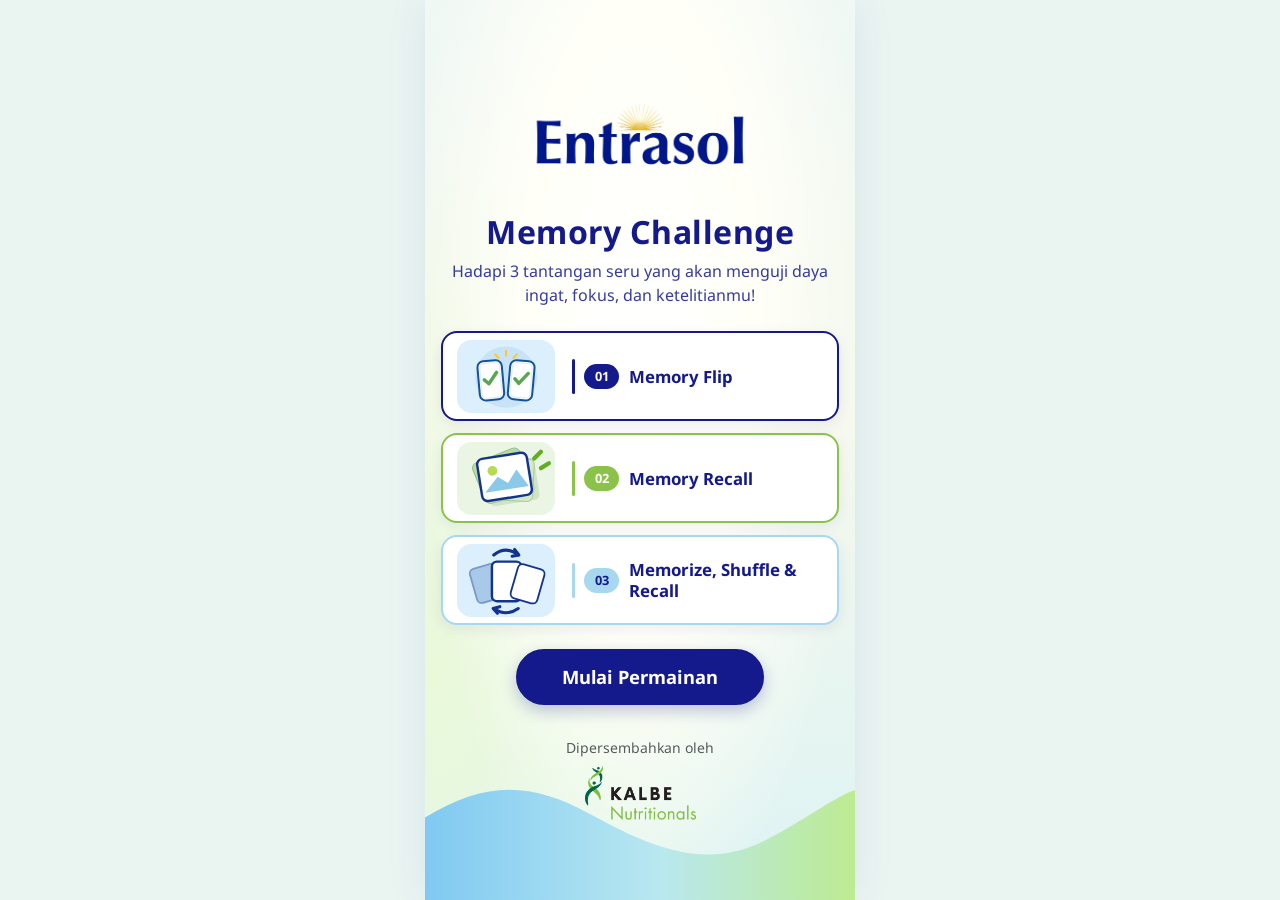
==== index.html @ fb1baf59 "Initial commit: Game Entrasol (landing page dan Memory Flip)" ====
<!doctype html>
<html lang="id">
<head>
  <meta charset="UTF-8">
  <meta name="viewport" content="width=device-width, initial-scale=1.0">
  <title>Game Entrasol</title>
  <link rel="stylesheet" href="vendor/bootstrap/bootstrap.min.css">
  <link rel="stylesheet" href="css/style.css">
</head>
<body>
  <main class="home-hero">


    <div class="hero-content px-3 flex-grow-1 d-flex flex-column justify-content-center align-items-center text-center py-5">

      <img src="assets/entrasol-text-blue.png" alt="Logo Entrasol" class="brand-logo mb-4">

      <h1 class="game-title mb-2">Memory Challenge</h1>
      <p class="game-subtitle mb-4">Hadapi 3 tantangan seru yang akan menguji daya ingat, fokus, dan ketelitianmu!</p>

      <ul class="game-list list-unstyled w-100 mb-4">
        <li class="game-item game-item--flip">
          <img class="game-item__icon" src="assets/icon-game-1.svg" alt="Ikon Memory Flip">
          <span class="game-item__sep game-item__sep--flip" aria-hidden="true"></span>
          <span class="game-item__num game-item__num--flip">01</span>
          <span class="game-item__name">Memory Flip</span>
        </li>
        <li class="game-item game-item--recall">
          <img class="game-item__icon" src="assets/icon-game-2.svg" alt="Ikon Memory Recall">
          <span class="game-item__sep game-item__sep--recall" aria-hidden="true"></span>
          <span class="game-item__num game-item__num--recall">02</span>
          <span class="game-item__name">Memory Recall</span>
        </li>
        <li class="game-item game-item--memorize">
          <img class="game-item__icon" src="assets/icon-game-3.svg" alt="Ikon Memorize, Shuffle & Recall">
          <span class="game-item__sep game-item__sep--memorize" aria-hidden="true"></span>
          <span class="game-item__num game-item__num--memorize">03</span>
          <span class="game-item__name">Memorize, Shuffle &amp; Recall</span>
        </li>
      </ul>

      <button type="button" id="startBtn" class="btn btn-entrasol mb-4">Mulai Permainan</button>

      <div class="d-flex flex-column align-items-center mt-2">
        <small class="text-muted mb-2">Dipersembahkan oleh</small>
        <img src="assets/logo-kalbe.png" alt="Logo Kalbe Nutritionals" class="footer-logo">
      </div>

    </div>
  </main>

  <script src="vendor/bootstrap/bootstrap.bundle.min.js"></script>
  <script>
    // Reset skor untuk sesi baru, lalu mulai dari game-1.
    // Menggunakan key & skema yang sama dengan js/storage.js (nanti).
    (function () {
      var SCORE_KEY = 'entrasol_game_score';
      var btn = document.getElementById('startBtn');
      btn.addEventListener('click', function () {
        var fresh = { memoryFlip: 0, memoryRecall: 0, memorize: 0, total: 0 };
        try { localStorage.setItem(SCORE_KEY, JSON.stringify(fresh)); } catch (e) {}
        window.location.href = 'game-1/index.html';
      });
    })();
  </script>
</body>
</html>
---- css/style.css ----
/* Entrasol Game - style.css */

@font-face {
  font-family: 'Noto Sans';
  src: url('../fonts/NotoSans-Regular.woff2') format('woff2');
  font-weight: 400;
  font-style: normal;
  font-display: swap;
}

@font-face {
  font-family: 'Noto Sans';
  src: url('../fonts/NotoSans-Bold.woff2') format('woff2');
  font-weight: 700;
  font-style: normal;
  font-display: swap;
}

:root {
  --entrasol-white: #FFFFFF;
  --entrasol-green: #8BC34A;
  --entrasol-blue-light: #A7D8F0;
  --entrasol-blue-dark: #141A8C;
  --entrasol-gold: #E8B339;
  --body-bg: #EAF5F2;
  --app-max-width: 430px;
}

html, body { height: 100%; }

body {
  font-family: 'Noto Sans', system-ui, -apple-system, 'Segoe UI', sans-serif;
  color: var(--entrasol-blue-dark);
  background-color: var(--body-bg);
  font-size: 16px;
}

/* Container tampilan mobile: lebar maksimum 430px, tetap terlihat seperti mobile di desktop */
.home-hero {
  position: relative;
  overflow: hidden;
  width: 100%;
  max-width: var(--app-max-width);
  margin: 0 auto;
  min-height: 100vh;
  min-height: 100svh;
  display: flex;
  flex-direction: column;
  background:
    radial-gradient(ellipse at 50% 35%, #FFFFFF 0%, #FFFFF8 38%, transparent 75%),
    radial-gradient(ellipse at 0% 75%, #E9F9D9 0%, transparent 55%),
    linear-gradient(180deg, #F0F8F5 0%, #F5F8EC 45%, #DDF3F4 100%);
  box-shadow: 0 0 40px rgba(20, 26, 140, 0.08);
}

/* Background wave di dasar container */
.home-hero::after {
  content: '';
  position: absolute;
  left: 0;
  right: 0;
  bottom: 0;
  z-index: 0;
  pointer-events: none;
  aspect-ratio: 390 / 120;
  background: url('../assets/background-wave.svg') no-repeat bottom center / 100% 100%;
}

.hero-content { position: relative; z-index: 1; }

.brand-logo { max-width: 240px; width: 60%; height: auto; }
.footer-logo { width: 140px; max-width: 75%; height: auto; }

.game-title { font-size: 2rem; font-weight: 700; color: var(--entrasol-blue-dark); letter-spacing: 0.5px; }
.game-subtitle { font-size: 1rem; color: var(--entrasol-blue-dark); opacity: 0.85; }

.btn-entrasol {
  background-color: var(--entrasol-blue-dark);
  border: 2px solid var(--entrasol-blue-dark);
  color: var(--entrasol-white);
  font-weight: 700;
  font-size: 1.15rem;
  padding: 0.75rem 2.75rem;
  border-radius: 50rem;
  min-height: 48px;
  min-width: 48px;
  transition: transform 0.15s ease, box-shadow 0.15s ease, background-color 0.15s ease;
  box-shadow: 0 6px 16px rgba(20, 26, 140, 0.25);
}

.btn-entrasol:hover, .btn-entrasol:focus {
  background-color: #0f1570;
  border-color: #0f1570;
  color: var(--entrasol-white);
  transform: translateY(-2px);
  box-shadow: 0 10px 22px rgba(20, 26, 140, 0.35);
}

.btn-entrasol:active { transform: translateY(0); }

/* Daftar game - tiap item kartu putih: ikon (30% lebar) | separator | nomor | nama (rata kiri) */
.game-list {
  display: flex;
  flex-direction: column;
  gap: 0.75rem;
  margin: 0 auto;
  padding: 0;
}
.game-item {
  display: flex;
  align-items: center;
  gap: 0.6rem;
  height: 90px;
  padding: 0.4rem 0.75rem 0.4rem 0.4rem;
  background-color: var(--entrasol-white);
  border-radius: 1rem;
  border: 2px solid transparent;
  box-shadow: 0 4px 14px rgba(20, 26, 140, 0.08);
}
.game-item--flip { border-color: var(--entrasol-blue-dark); }
.game-item--recall { border-color: var(--entrasol-green); }
.game-item--memorize { border-color: var(--entrasol-blue-light); }
.game-item__icon {
  flex: 0 0 30%;
  width: 30%;
  align-self: stretch;
  min-height: 0;
  object-fit: contain;
}
.game-item__sep {
  flex: 0 0 auto;
  width: 3px;
  height: 2.2rem;
  border-radius: 50rem;
}
.game-item__sep--flip { background-color: var(--entrasol-blue-dark); }
.game-item__sep--recall { background-color: var(--entrasol-green); }
.game-item__sep--memorize { background-color: var(--entrasol-blue-light); }
.game-item__num {
  flex: 0 0 auto;
  display: inline-flex;
  align-items: center;
  justify-content: center;
  min-width: 2.2rem;
  height: 1.6rem;
  padding: 0 0.5rem;
  border-radius: 50rem;
  font-size: 0.8rem;
  font-weight: 700;
  color: var(--entrasol-white);
}
.game-item__num--flip { background-color: var(--entrasol-blue-dark); }
.game-item__num--recall { background-color: var(--entrasol-green); }
.game-item__num--memorize { background-color: var(--entrasol-blue-light); color: var(--entrasol-blue-dark); }
.game-item__name {
  text-align: left;
  font-weight: 700;
  color: var(--entrasol-blue-dark);
  font-size: 1.05rem;
  line-height: 1.25;
}


/* ==========================================================================
   Memory Flip (game-1) - semua kelas berprefix .flip-
   ========================================================================== */

.flip-page {
  position: relative;
  overflow: hidden;
  width: 100%;
  max-width: var(--app-max-width);
  margin: 0 auto;
  min-height: 100vh;
  min-height: 100svh;
  display: flex;
  flex-direction: column;
  padding: 1.5rem 1rem 6rem;
  background:
    radial-gradient(ellipse at 50% 35%, #FFFFFF 0%, #FFFFF8 38%, transparent 75%),
    radial-gradient(ellipse at 0% 75%, #E9F9D9 0%, transparent 55%),
    linear-gradient(180deg, #F0F8F5 0%, #F5F8EC 45%, #DDF3F4 100%);
  box-shadow: 0 0 40px rgba(20, 26, 140, 0.08);
}

.flip-page::after {
  content: '';
  position: absolute;
  left: 0;
  right: 0;
  bottom: 0;
  z-index: 0;
  pointer-events: none;
  aspect-ratio: 390 / 120;
  background: url('../assets/background-wave.svg') no-repeat bottom center / 100% 100%;
}

.flip-intro,
.flip-game {
  position: relative;
  z-index: 1;
  display: flex;
  flex-direction: column;
  align-items: center;
  text-align: center;
  width: 100%;
}

.flip-intro[hidden],
.flip-game[hidden],
.flip-summary[hidden] { display: none; }

.flip-eyebrow {
  margin: 0 0 0.25rem;
  font-size: 1rem;
  font-weight: 700;
  letter-spacing: 2px;
  color: var(--entrasol-blue-dark);
}

.flip-title {
  margin: 0 0 0.5rem;
  font-size: 2rem;
  font-weight: 700;
  color: var(--entrasol-blue-dark);
}

.flip-subtitle {
  margin: 0 0 1.25rem;
  font-size: 1rem;
  color: var(--entrasol-blue-dark);
  opacity: 0.85;
}

.flip-instruction {
  width: 100%;
  margin-bottom: 1.25rem;
  padding: 1rem;
  text-align: left;
  font-size: 1rem;
  line-height: 1.5;
  color: var(--entrasol-blue-dark);
  background-color: var(--entrasol-white);
  border: 2px solid var(--entrasol-blue-dark);
  border-radius: 1rem;
  box-shadow: 0 4px 14px rgba(20, 26, 140, 0.08);
}
.flip-instruction p { margin: 0 0 0.75rem; }
.flip-instruction p:last-child { margin-bottom: 0; }

.flip-time-badge {
  display: inline-flex;
  align-items: center;
  justify-content: center;
  min-height: 44px;
  margin-bottom: 1.25rem;
  padding: 0.25rem 1.25rem;
  font-size: 1rem;
  font-weight: 700;
  color: var(--entrasol-white);
  background-color: var(--entrasol-blue-dark);
  border-radius: 50rem;
}

/* HUD: timer + skor */
.flip-hud {
  display: flex;
  align-items: center;
  justify-content: space-between;
  width: min(100%, calc(4 * 100px + 3 * 8px));
  margin-bottom: 0.5rem;
  font-size: 1.15rem;
  font-weight: 700;
  color: var(--entrasol-blue-dark);
}

.flip-timer {
  display: inline-flex;
  align-items: center;
  justify-content: center;
  min-width: 3rem;
  min-height: 44px;
  padding: 0 0.9rem;
  font-size: 1.5rem;
  font-weight: 700;
  color: var(--entrasol-blue-dark);
  background-color: var(--entrasol-white);
  border: 2px solid var(--entrasol-blue-dark);
  border-radius: 50rem;
  transition: color 0.2s ease, border-color 0.2s ease;
}

.flip-timer--warning {
  color: #D32F2F;
  border-color: #D32F2F;
}

.flip-score { font-size: 1.15rem; }

.flip-progress {
  width: min(100%, calc(4 * 100px + 3 * 8px));
  height: 10px;
  margin-bottom: 1rem;
  background-color: rgba(20, 26, 140, 0.12);
  border-radius: 50rem;
}
.flip-progress .progress-bar {
  width: 100%;
  background-color: var(--entrasol-blue-dark);
  transition: width 1s linear, background-color 0.2s ease;
}

/* Papan 4x4 */
.flip-board {
  display: grid;
  grid-template-columns: repeat(4, minmax(0, 1fr));
  gap: 8px;
  width: min(100%, calc(4 * 100px + 3 * 8px));
  margin: 0 auto;
}

.flip-card {
  position: relative;
  display: block;
  aspect-ratio: 1 / 1;
  width: 100%;
  min-width: 44px;
  min-height: 44px;
  padding: 0;
  border: 0;
  background: none;
  border-radius: 12px;
  box-shadow: 0 3px 8px rgba(20, 26, 140, 0.18);
  perspective: 600px;
  cursor: pointer;
  -webkit-tap-highlight-color: transparent;
}

.flip-card:focus-visible {
  outline: 3px solid var(--entrasol-blue-dark);
  outline-offset: 2px;
}

.flip-card__inner {
  position: relative;
  display: block;
  width: 100%;
  height: 100%;
  border-radius: inherit;
  transform-style: preserve-3d;
  transition: transform 0.3s;
}

.flip-card.is-open .flip-card__inner { transform: rotateY(180deg); }

.flip-card__face {
  position: absolute;
  inset: 0;
  width: 100%;
  height: 100%;
  object-fit: cover;
  border-radius: inherit;
  backface-visibility: hidden;
  -webkit-backface-visibility: hidden;
}

.flip-card__front { transform: rotateY(180deg); }

.flip-card--matched {
  box-shadow: 0 0 0 3px var(--entrasol-green), 0 3px 10px rgba(139, 195, 74, 0.55);
}

/* Ringkasan akhir */
.flip-summary {
  width: min(100%, calc(4 * 100px + 3 * 8px));
  margin-top: 1rem;
  padding: 1rem;
  font-size: 1rem;
  line-height: 1.5;
  color: var(--entrasol-blue-dark);
  background-color: var(--entrasol-white);
  border: 2px solid var(--entrasol-green);
  border-radius: 1rem;
  box-shadow: 0 4px 14px rgba(20, 26, 140, 0.08);
}
.flip-summary h3 { margin: 0 0 0.25rem; font-size: 1.25rem; font-weight: 700; }
.flip-summary p { margin: 0; }

@media (min-width: 576px) {
  .flip-page { padding: 2rem 1.5rem 7rem; }
  .flip-title { font-size: 2.25rem; }
}
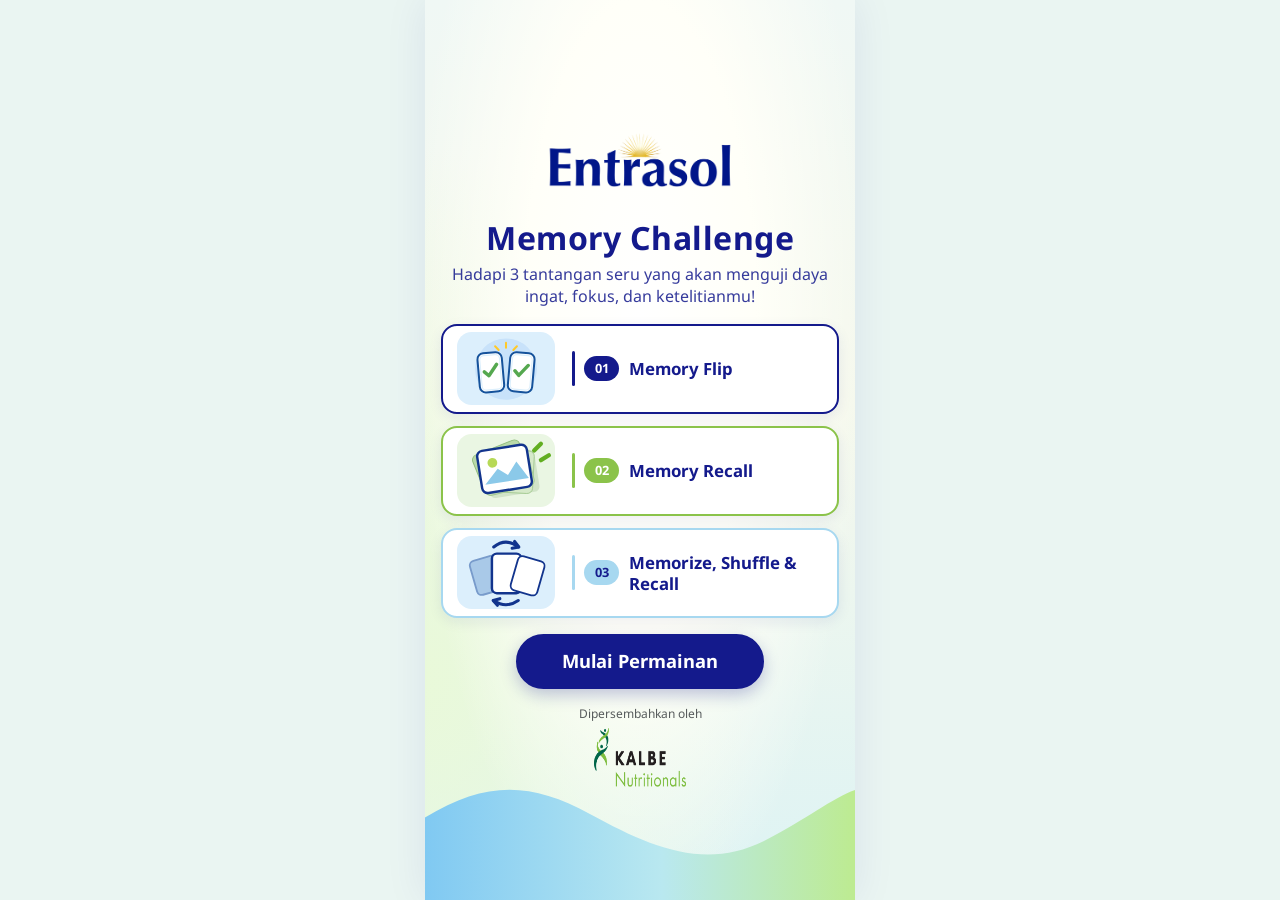
==== commit cb60952c: "Update steering docs, landing page, dan styles" ====
--- a/index.html
+++ b/index.html
@@ -11,14 +11,14 @@
   <main class="home-hero">
 
 
-    <div class="hero-content px-3 flex-grow-1 d-flex flex-column justify-content-center align-items-center text-center py-5">
+    <div class="hero-content">
 
-      <img src="assets/entrasol-text-blue.png" alt="Logo Entrasol" class="brand-logo mb-4">
+      <img src="assets/entrasol-text-blue.png" alt="Logo Entrasol" class="brand-logo">
 
-      <h1 class="game-title mb-2">Memory Challenge</h1>
-      <p class="game-subtitle mb-4">Hadapi 3 tantangan seru yang akan menguji daya ingat, fokus, dan ketelitianmu!</p>
+      <h1 class="game-title">Memory Challenge</h1>
+      <p class="game-subtitle">Hadapi 3 tantangan seru yang akan menguji daya ingat, fokus, dan ketelitianmu!</p>
 
-      <ul class="game-list list-unstyled w-100 mb-4">
+      <ul class="game-list list-unstyled">
         <li class="game-item game-item--flip">
           <img class="game-item__icon" src="assets/icon-game-1.svg" alt="Ikon Memory Flip">
           <span class="game-item__sep game-item__sep--flip" aria-hidden="true"></span>
@@ -39,10 +39,10 @@
         </li>
       </ul>
 
-      <button type="button" id="startBtn" class="btn btn-entrasol mb-4">Mulai Permainan</button>
+      <button type="button" id="startBtn" class="btn btn-entrasol hero-start">Mulai Permainan</button>
 
-      <div class="d-flex flex-column align-items-center mt-2">
-        <small class="text-muted mb-2">Dipersembahkan oleh</small>
+      <div class="hero-footer">
+        <small class="hero-footer__label">Dipersembahkan oleh</small>
         <img src="assets/logo-kalbe.png" alt="Logo Kalbe Nutritionals" class="footer-logo">
       </div>
 
@@ -50,15 +50,20 @@
   </main>
 
   <script src="vendor/bootstrap/bootstrap.bundle.min.js"></script>
+  <script src="js/storage.js"></script>
   <script>
-    // Reset skor untuk sesi baru, lalu mulai dari game-1.
-    // Menggunakan key & skema yang sama dengan js/storage.js (nanti).
+    // Sesi baru (tidak ada state game-1): reset skor. Bila state ada
+    // (playing/finished), lanjut tanpa reset agar game tidak bisa diulang.
     (function () {
-      var SCORE_KEY = 'entrasol_game_score';
       var btn = document.getElementById('startBtn');
       btn.addEventListener('click', function () {
-        var fresh = { memoryFlip: 0, memoryRecall: 0, memorize: 0, total: 0 };
-        try { localStorage.setItem(SCORE_KEY, JSON.stringify(fresh)); } catch (e) {}
+        var state = null;
+        try {
+          if (typeof loadGame1State === 'function') state = loadGame1State();
+        } catch (e) { state = null; }
+        if (state === null || state === undefined) {
+          try { resetScore(); } catch (e) {}
+        }
         window.location.href = 'game-1/index.html';
       });
     })();
--- a/css/style.css
+++ b/css/style.css
@@ -165,6 +165,8 @@
    Memory Flip (game-1) - semua kelas berprefix .flip-
    ========================================================================== */
 
+body.flip-body { background-color: rgba(20, 26, 140, 0.15); }
+
 .flip-page {
   position: relative;
   overflow: hidden;
@@ -176,10 +178,7 @@
   display: flex;
   flex-direction: column;
   padding: 1.5rem 1rem 6rem;
-  background:
-    radial-gradient(ellipse at 50% 35%, #FFFFFF 0%, #FFFFF8 38%, transparent 75%),
-    radial-gradient(ellipse at 0% 75%, #E9F9D9 0%, transparent 55%),
-    linear-gradient(180deg, #F0F8F5 0%, #F5F8EC 45%, #DDF3F4 100%);
+  background: linear-gradient(180deg, #FFFFFF 0%, rgba(167, 216, 240, 0.85) 100%);
   box-shadow: 0 0 40px rgba(20, 26, 140, 0.08);
 }
 
@@ -208,7 +207,21 @@
 
 .flip-intro[hidden],
 .flip-game[hidden],
-.flip-summary[hidden] { display: none; }
+.flip-result[hidden] { display: none; }
+
+/* Layar permainan: judul, HUD, progress bar, papan */
+.flip-game {
+  min-width: 0;
+  padding: 1rem 0.75rem 1.5rem;
+}
+
+.flip-game-title {
+  margin: 0 0 0.75rem;
+  font-size: 1.5rem;
+  font-weight: 700;
+  text-align: center;
+  color: var(--entrasol-blue-dark);
+}
 
 .flip-eyebrow {
   margin: 0 0 0.25rem;
@@ -248,18 +261,34 @@
 .flip-instruction p { margin: 0 0 0.75rem; }
 .flip-instruction p:last-child { margin-bottom: 0; }
 
-.flip-time-badge {
-  display: inline-flex;
-  align-items: center;
-  justify-content: center;
-  min-height: 44px;
-  margin-bottom: 1.25rem;
-  padding: 0.25rem 1.25rem;
+.flip-icon {
+  display: block;
+  width: 160px;
+  max-width: 60%;
+  height: auto;
+  margin: 0.25rem 0 1rem;
+  border-radius: 1rem;
+}
+
+.flip-instruction__title {
+  margin: 0 0 0.75rem;
+  text-align: center;
+  font-size: 1.25rem;
+  font-weight: 700;
+  color: var(--entrasol-blue-dark);
+}
+
+.flip-time-alert {
+  width: 100%;
+  margin: 1rem 0 0;
+  padding: 0.75rem 1rem;
+  text-align: center;
   font-size: 1rem;
   font-weight: 700;
-  color: var(--entrasol-white);
-  background-color: var(--entrasol-blue-dark);
-  border-radius: 50rem;
+  color: var(--entrasol-blue-dark);
+  background-color: rgba(20, 26, 140, 0.12);
+  border: 1px solid rgba(20, 26, 140, 0.25);
+  border-radius: 0.5rem;
 }
 
 /* HUD: timer + skor */
@@ -370,23 +399,199 @@
   box-shadow: 0 0 0 3px var(--entrasol-green), 0 3px 10px rgba(139, 195, 74, 0.55);
 }
 
-/* Ringkasan akhir */
-.flip-summary {
-  width: min(100%, calc(4 * 100px + 3 * 8px));
-  margin-top: 1rem;
-  padding: 1rem;
-  font-size: 1rem;
-  line-height: 1.5;
-  color: var(--entrasol-blue-dark);
-  background-color: var(--entrasol-white);
-  border: 2px solid var(--entrasol-green);
-  border-radius: 1rem;
-  box-shadow: 0 4px 14px rgba(20, 26, 140, 0.08);
-}
-.flip-summary h3 { margin: 0 0 0.25rem; font-size: 1.25rem; font-weight: 700; }
-.flip-summary p { margin: 0; }
+/* Layar hasil */
+.flip-result {
+  position: relative;
+  z-index: 1;
+  display: flex;
+  flex-direction: column;
+  align-items: center;
+  justify-content: center;
+  gap: 1rem;
+  width: 100%;
+  min-width: 0;
+  min-height: 60vh;
+  min-height: 60svh;
+  padding: 2rem 1rem;
+  text-align: center;
+  color: var(--entrasol-blue-dark);
+}
+.flip-result[hidden] { display: none; }
+
+.flip-result__title {
+  margin: 0;
+  font-size: 1.5rem;
+  font-weight: 700;
+}
+
+.flip-result__score {
+  display: flex;
+  flex-direction: column;
+  align-items: center;
+  margin: 0;
+}
+
+.flip-result__number {
+  font-size: 4.5rem;
+  font-weight: 700;
+  line-height: 1;
+  color: var(--entrasol-blue-dark);
+}
+
+.flip-result__unit,
+.flip-result__max {
+  font-size: 1.125rem;
+  color: var(--entrasol-blue-dark);
+}
 
 @media (min-width: 576px) {
   .flip-page { padding: 2rem 1.5rem 7rem; }
   .flip-title { font-size: 2.25rem; }
 }
+
+/* ==========================================================================
+   Spasi halaman utama (menggantikan utility Bootstrap agar bisa diatur per tinggi layar)
+   ========================================================================== */
+.hero-content {
+  flex: 1 1 auto;
+  display: flex;
+  flex-direction: column;
+  justify-content: center;
+  align-items: center;
+  text-align: center;
+  padding: 3rem 1rem;
+}
+.brand-logo { margin-bottom: 1.5rem; object-fit: contain; }
+.game-title { margin: 0 0 0.5rem; }
+.game-subtitle { margin: 0 0 1.5rem; }
+.game-list { width: 100%; margin: 0 auto 1.5rem; }
+.hero-start { margin-bottom: 1.5rem; }
+.hero-footer { display: flex; flex-direction: column; align-items: center; margin-top: 0.5rem; }
+.hero-footer__label { margin-bottom: 0.5rem; font-size: 0.875rem; color: var(--bs-secondary-color, #6c757d); }
+
+/* ==========================================================================
+   Fit-to-viewport: tinggi layar >= 550px tidak ada scroll vertikal (memakai dvh).
+   Di bawah 550px, halaman tetap boleh scroll vertikal seperti biasa.
+   --dvh = 1dvh, fallback 1vh untuk browser yang belum mendukung dvh.
+   ========================================================================== */
+:root { --dvh: 1vh; }
+@supports (height: 100dvh) {
+  :root { --dvh: 1dvh; }
+}
+
+@media (min-height: 550px) {
+  html, body { height: 100%; overflow: hidden; }
+
+  /* Container setinggi layar. overflow-y: auto hanya jaring pengaman untuk layar sangat sempit. */
+  .home-hero,
+  .flip-page {
+    height: calc(100 * var(--dvh));
+    min-height: 0;
+    overflow-x: hidden;
+    overflow-y: auto;
+  }
+
+  .btn-entrasol {
+    padding-top: clamp(0.45rem, calc(1.3 * var(--dvh)), 0.75rem);
+    padding-bottom: clamp(0.45rem, calc(1.3 * var(--dvh)), 0.75rem);
+  }
+
+  /* ---- Halaman utama (index) ---- */
+  .hero-content {
+    justify-content: center;
+    justify-content: safe center;
+    padding: calc(2 * var(--dvh)) 1rem;
+  }
+  .brand-logo {
+    width: auto;
+    max-width: 100%;
+    height: clamp(52px, calc(10.5 * var(--dvh)), 110px);
+    margin-bottom: calc(1.2 * var(--dvh));
+  }
+  .game-title {
+    font-size: clamp(1.375rem, calc(4.2 * var(--dvh)), 2rem);
+    margin-bottom: calc(0.8 * var(--dvh));
+  }
+  .game-subtitle {
+    font-size: clamp(0.8125rem, calc(2.1 * var(--dvh)), 1rem);
+    line-height: 1.35;
+    margin-bottom: calc(1.8 * var(--dvh));
+  }
+  .game-list {
+    gap: clamp(6px, calc(1.4 * var(--dvh)), 12px);
+    margin-bottom: calc(1.8 * var(--dvh));
+  }
+  .game-item { height: clamp(56px, calc(11.5 * var(--dvh)), 90px); }
+  .game-item__name { font-size: clamp(0.9rem, calc(2.4 * var(--dvh)), 1.05rem); }
+  .hero-start { margin-bottom: calc(1.8 * var(--dvh)); }
+  .hero-footer { margin-top: 0; }
+  .hero-footer__label { margin-bottom: calc(0.6 * var(--dvh)); font-size: 0.75rem; }
+  .footer-logo {
+    width: auto;
+    max-width: 75%;
+    height: clamp(30px, calc(6.5 * var(--dvh)), 68px);
+  }
+
+  /* ---- Game 1 (Memory Flip): tiga layar berbagi tinggi yang sama ---- */
+  .flip-page { padding: calc(2 * var(--dvh)) 1rem; }
+  .flip-intro,
+  .flip-game,
+  .flip-result {
+    flex: 1 1 auto;
+    min-height: 0;
+    justify-content: center;
+    justify-content: safe center;
+  }
+
+  /* Intro */
+  .flip-eyebrow { font-size: clamp(0.8125rem, calc(2 * var(--dvh)), 1rem); }
+  .flip-icon {
+    width: auto;
+    max-width: 60%;
+    height: clamp(48px, calc(11 * var(--dvh)), 120px);
+    margin: 0 0 calc(1.2 * var(--dvh));
+    object-fit: contain;
+  }
+  .flip-title {
+    font-size: clamp(1.375rem, calc(4.2 * var(--dvh)), 2rem);
+    margin-bottom: calc(0.8 * var(--dvh));
+  }
+  .flip-subtitle {
+    font-size: clamp(0.8125rem, calc(2.1 * var(--dvh)), 1rem);
+    margin-bottom: calc(1.5 * var(--dvh));
+  }
+  .flip-instruction {
+    margin-bottom: calc(1.8 * var(--dvh));
+    padding: clamp(0.6rem, calc(1.8 * var(--dvh)), 1rem);
+    font-size: clamp(0.8125rem, calc(2 * var(--dvh)), 1rem);
+    line-height: 1.4;
+  }
+  .flip-instruction p { margin-bottom: 0.5rem; }
+  .flip-instruction__title {
+    font-size: clamp(1rem, calc(2.8 * var(--dvh)), 1.25rem);
+    margin-bottom: 0.5rem;
+  }
+  .flip-time-alert {
+    margin-top: calc(1.2 * var(--dvh));
+    padding: 0.5rem 0.75rem;
+    font-size: clamp(0.8125rem, calc(2 * var(--dvh)), 1rem);
+  }
+
+  /* Permainan: lebar papan dibatasi tinggi layar supaya papan 4x4 + HUD selalu muat */
+  .flip-game {
+    --flip-board-w: min(100%, 424px, calc(100 * var(--dvh) - 160px));
+    padding: 0 0.75rem;
+  }
+  .flip-game-title {
+    font-size: clamp(1.2rem, calc(3.4 * var(--dvh)), 1.5rem);
+    margin-bottom: calc(1 * var(--dvh));
+  }
+  .flip-hud { width: var(--flip-board-w); margin-bottom: calc(0.8 * var(--dvh)); }
+  .flip-timer { min-height: clamp(36px, calc(6 * var(--dvh)), 44px); }
+  .flip-progress { width: var(--flip-board-w); margin-bottom: calc(1.4 * var(--dvh)); }
+  .flip-board { width: var(--flip-board-w); }
+
+  /* Hasil */
+  .flip-result { gap: calc(2 * var(--dvh)); padding: 0 1rem; }
+  .flip-result__number { font-size: clamp(3rem, calc(10 * var(--dvh)), 4.5rem); }
+}
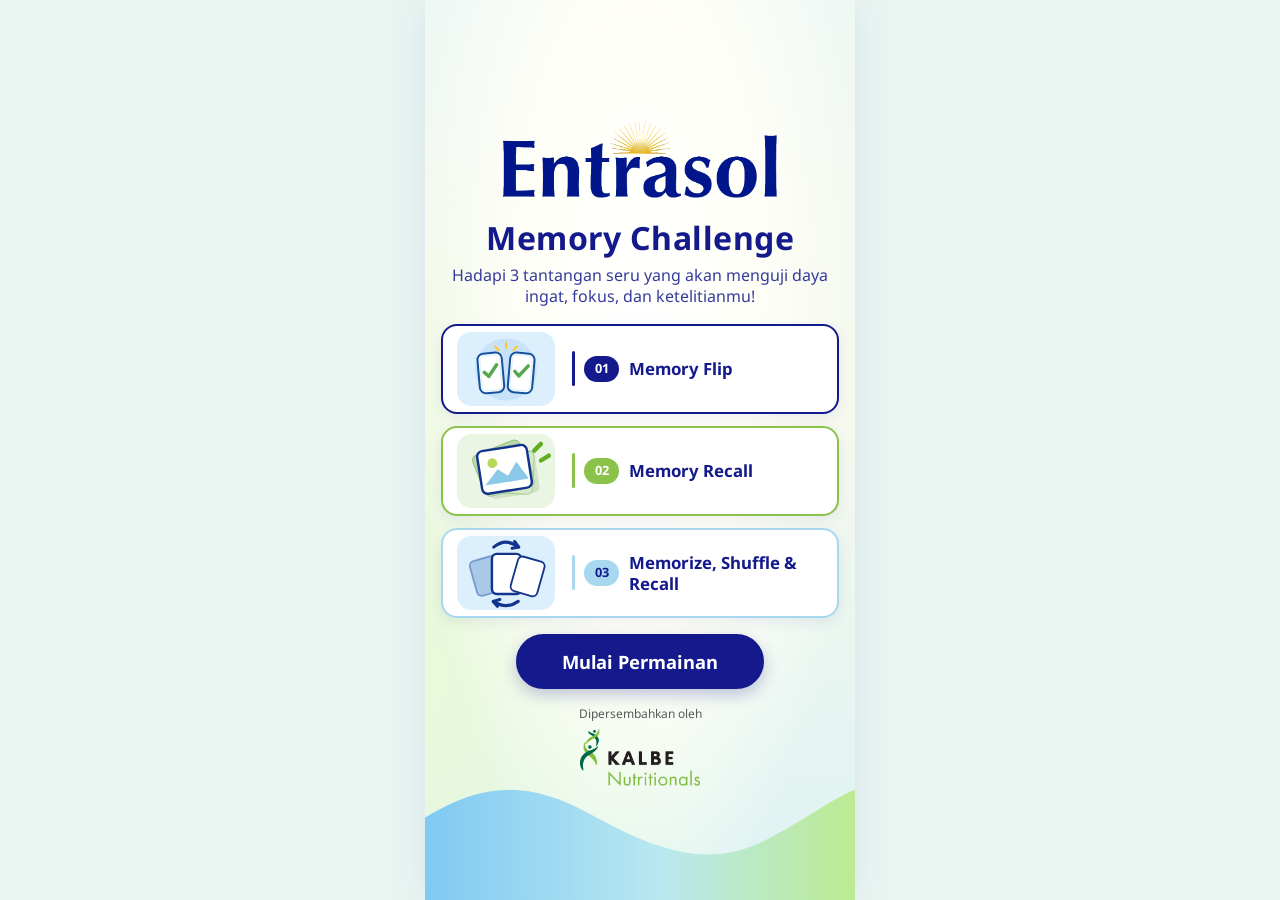
==== commit a342580a: "Tambah halaman result, update game 1-3, styles, dan storage" ====
--- a/index.html
+++ b/index.html
@@ -58,6 +58,15 @@
       var btn = document.getElementById('startBtn');
       btn.addEventListener('click', function () {
         var state = null;
+        var done = false;
+        try { done = typeof isSessionDone === 'function' && isSessionDone(); } catch (e) { done = false; }
+        if (done) {
+          // Sesi sebelumnya sudah sampai halaman Result: mulai sesi baru yang bersih.
+          try { resetScore(); } catch (e) {}
+          try { clearSessionDone(); } catch (e) {}
+          window.location.href = 'game-1/index.html';
+          return;
+        }
         try {
           if (typeof loadGame1State === 'function') state = loadGame1State();
         } catch (e) { state = null; }
--- a/css/style.css
+++ b/css/style.css
@@ -177,22 +177,12 @@
   min-height: 100svh;
   display: flex;
   flex-direction: column;
-  padding: 1.5rem 1rem 6rem;
+  padding: 1.5rem 1rem;
   background: linear-gradient(180deg, #FFFFFF 0%, rgba(167, 216, 240, 0.85) 100%);
   box-shadow: 0 0 40px rgba(20, 26, 140, 0.08);
 }
 
-.flip-page::after {
-  content: '';
-  position: absolute;
-  left: 0;
-  right: 0;
-  bottom: 0;
-  z-index: 0;
-  pointer-events: none;
-  aspect-ratio: 390 / 120;
-  background: url('../assets/background-wave.svg') no-repeat bottom center / 100% 100%;
-}
+
 
 .flip-intro,
 .flip-game {
@@ -208,6 +198,40 @@
 .flip-intro[hidden],
 .flip-game[hidden],
 .flip-result[hidden] { display: none; }
+
+/* Layar hitung mundur 3-2-1: overlay di depan Game_Screen (papan tertutup terlihat samar) */
+.flip-countdown {
+  position: absolute;
+  inset: 0;
+  z-index: 10;
+  display: flex;
+  flex-direction: column;
+  align-items: center;
+  justify-content: center;
+  background: rgba(255, 255, 255, 0.85);
+  text-align: center;
+}
+.flip-countdown[hidden] { display: none; }
+.flip-countdown__label {
+  margin: 0 0 0.5rem;
+  font-size: 1.125rem;
+  font-weight: 700;
+  color: var(--entrasol-blue-dark);
+}
+.flip-countdown__number {
+  font-size: 8rem;
+  font-weight: 700;
+  line-height: 1;
+  color: var(--entrasol-blue-dark);
+  animation: flip-countdown-pulse 1s ease-in-out infinite;
+}
+@keyframes flip-countdown-pulse {
+  0%, 100% { transform: scale(1); }
+  50% { transform: scale(1.08); }
+}
+@media (prefers-reduced-motion: reduce) {
+  .flip-countdown__number { animation: none; }
+}
 
 /* Layar permainan: judul, HUD, progress bar, papan */
 .flip-game {
@@ -270,6 +294,14 @@
   border-radius: 1rem;
 }
 
+.flip-icon--game {
+  width: 96px;
+  margin: 0 0 0.5rem;
+}
+.flip-icon--result {
+  width: 140px;
+  margin: 0;
+}
 .flip-instruction__title {
   margin: 0 0 0.75rem;
   text-align: center;
@@ -317,6 +349,14 @@
   border: 2px solid var(--entrasol-blue-dark);
   border-radius: 50rem;
   transition: color 0.2s ease, border-color 0.2s ease;
+}
+
+.flip-timer { gap: 0.4rem; }
+.flip-timer__icon {
+  flex: 0 0 auto;
+  width: 1.1em;
+  height: 1.1em;
+  display: block;
 }
 
 .flip-timer--warning {
@@ -391,6 +431,7 @@
   border-radius: inherit;
   backface-visibility: hidden;
   -webkit-backface-visibility: hidden;
+  border:1px solid var(--entrasol-blue-light);
 }
 
 .flip-card__front { transform: rotateY(180deg); }
@@ -445,8 +486,740 @@
 }
 
 @media (min-width: 576px) {
-  .flip-page { padding: 2rem 1.5rem 7rem; }
+  .flip-page { padding: 2rem 1.5rem; }
   .flip-title { font-size: 2.25rem; }
+}
+
+/* ==========================================================================
+   Memory Recall (game-2) - semua kelas berprefix .recall- (tema hijau muda)
+   ========================================================================== */
+
+body.recall-body { background-color: rgba(139, 195, 74, 0.2); }
+
+.recall-page {
+  position: relative;
+  overflow: hidden;
+  width: 100%;
+  max-width: var(--app-max-width);
+  margin: 0 auto;
+  min-height: 100vh;
+  min-height: 100svh;
+  display: flex;
+  flex-direction: column;
+  padding: 1.5rem 1rem;
+  background: linear-gradient(180deg, #FFFFFF 0%, rgba(139, 195, 74, 0.45) 100%);
+  box-shadow: 0 0 40px rgba(20, 26, 140, 0.08);
+}
+
+.recall-intro,
+.recall-game,
+.recall-result {
+  position: relative;
+  z-index: 1;
+  display: flex;
+  flex-direction: column;
+  align-items: center;
+  text-align: center;
+  width: 100%;
+  min-width: 0;
+  color: var(--entrasol-blue-dark);
+}
+
+.recall-intro[hidden],
+.recall-game[hidden],
+.recall-result[hidden],
+.recall-countdown[hidden] { display: none; }
+
+/* Intro */
+.recall-eyebrow {
+  margin: 0 0 0.25rem;
+  font-size: 1rem;
+  font-weight: 700;
+  letter-spacing: 2px;
+  color: var(--entrasol-blue-dark);
+}
+
+.recall-icon {
+  display: block;
+  width: 160px;
+  max-width: 60%;
+  height: auto;
+  margin: 0.25rem 0 1rem;
+  border-radius: 1rem;
+}
+
+.recall-title {
+  margin: 0 0 0.5rem;
+  font-size: 2rem;
+  font-weight: 700;
+  color: var(--entrasol-blue-dark);
+}
+
+.recall-subtitle {
+  margin: 0 0 1.25rem;
+  font-size: 1rem;
+  color: var(--entrasol-blue-dark);
+  opacity: 0.85;
+}
+
+.recall-instruction {
+  width: 100%;
+  margin-bottom: 1.25rem;
+  padding: 1rem;
+  text-align: left;
+  font-size: 1rem;
+  line-height: 1.5;
+  color: var(--entrasol-blue-dark);
+  background-color: var(--entrasol-white);
+  border: 2px solid var(--entrasol-green);
+  border-radius: 1rem;
+  box-shadow: 0 4px 14px rgba(20, 26, 140, 0.08);
+}
+.recall-instruction p { margin: 0 0 0.75rem; }
+.recall-instruction p:last-child { margin-bottom: 0; }
+
+.recall-time-alert {
+  display: flex;
+  flex-direction: column;
+  gap: 0.25rem;
+  width: 100%;
+  margin: 1rem 0 0;
+  padding: 0.75rem 1rem;
+  text-align: center;
+  font-size: 1rem;
+  font-weight: 700;
+  color: var(--entrasol-blue-dark);
+  background-color: rgba(139, 195, 74, 0.2);
+  border: 1px solid rgba(139, 195, 74, 0.6);
+  border-radius: 0.5rem;
+}
+
+/* Countdown 3-2-1: overlay di depan Game_Screen */
+.recall-countdown {
+  position: absolute;
+  inset: 0;
+  z-index: 10;
+  display: flex;
+  flex-direction: column;
+  align-items: center;
+  justify-content: center;
+  background: rgba(255, 255, 255, 0.85);
+  text-align: center;
+}
+.recall-countdown__label {
+  margin: 0 0 0.5rem;
+  font-size: 1.125rem;
+  font-weight: 700;
+  color: var(--entrasol-blue-dark);
+}
+.recall-countdown__number {
+  font-size: 8rem;
+  font-weight: 700;
+  line-height: 1;
+  color: var(--entrasol-blue-dark);
+  animation: recall-countdown-pulse 1s ease-in-out infinite;
+}
+@keyframes recall-countdown-pulse {
+  0%, 100% { transform: scale(1); }
+  50% { transform: scale(1.08); }
+}
+@media (prefers-reduced-motion: reduce) {
+  .recall-countdown__number { animation: none; }
+}
+
+/* Game */
+.recall-game {
+  --recall-img: min(calc(50% - 8px), 280px);
+  --recall-opt: min(55%, 190px);
+  gap: 0.5rem;
+  padding: 1rem 0.75rem 1.5rem;
+}
+
+/* Ikon game di bagian paling atas layar permainan dan hasil */
+.recall-top-icon {
+  display: block;
+  width: auto;
+  height: 96px;
+  max-width: 40%;
+  margin: 0 auto;
+  object-fit: contain;
+}
+
+.recall-game-title {
+  margin: 0;
+  font-size: 1.5rem;
+  font-weight: 700;
+  color: var(--entrasol-blue-dark);
+}
+
+.recall-badge {
+  display: inline-block;
+  padding: 0.25rem 1rem;
+  font-size: 1rem;
+  font-weight: 700;
+  border-radius: 50rem;
+}
+.recall-badge--memorize {
+  color: var(--entrasol-blue-dark);
+  background-color: var(--entrasol-blue-light);
+}
+.recall-badge--answer {
+  color: var(--entrasol-white);
+  background-color: var(--entrasol-blue-dark);
+}
+
+.recall-timer {
+  display: inline-flex;
+  align-items: center;
+  justify-content: center;
+  min-width: 3rem;
+  min-height: 44px;
+  padding: 0 0.9rem;
+  font-size: 1.5rem;
+  font-weight: 700;
+  color: var(--entrasol-blue-dark);
+  background-color: var(--entrasol-white);
+  border: 2px solid var(--entrasol-blue-dark);
+  border-radius: 50rem;
+  transition: color 0.2s ease, border-color 0.2s ease;
+}
+.recall-timer__icon {
+  display: block;
+  flex: 0 0 auto;
+  width: 1em;
+  height: 1em;
+  margin-right: 0.4em;
+  object-fit: contain;
+}
+.recall-timer--warning {
+  color: #D32F2F;
+  border-color: #D32F2F;
+}
+
+.recall-progress {
+  width: min(100%, 280px);
+  height: 10px;
+  background-color: rgba(139, 195, 74, 0.25);
+  border-radius: 50rem;
+}
+.recall-progress .progress-bar {
+  background-color: var(--entrasol-blue-dark);
+  transition: width 1s linear, background-color 0.2s ease;
+}
+
+.recall-prompt {
+  margin: 0;
+  font-size: 1rem;
+  font-weight: 700;
+  color: var(--entrasol-blue-dark);
+}
+
+/* Gambar */
+.recall-stage {
+  display: flex;
+  flex-direction: column;
+  align-items: center;
+  width: 100%;
+}
+
+.recall-frame,
+.recall-option {
+  display: block;
+  box-sizing: border-box;
+  width: var(--recall-img);
+  min-width: 44px;
+  min-height: 44px;
+  aspect-ratio: 1 / 1;
+  margin: 4px;
+  padding: 0;
+  overflow: hidden;
+  background-color: var(--entrasol-white);
+  border: 3px solid var(--entrasol-green);
+  border-radius: 12px;
+  box-shadow: 0 3px 8px rgba(20, 26, 140, 0.18);
+}
+.recall-frame--empty { background-color: rgba(255, 255, 255, 0.6); }
+
+.recall-option {
+  width: var(--recall-opt, var(--recall-img));
+  cursor: pointer;
+  -webkit-tap-highlight-color: transparent;
+}
+.recall-option:focus-visible {
+  outline: 3px solid var(--entrasol-blue-dark);
+  outline-offset: 2px;
+}
+
+.recall-img {
+  display: block;
+  width: 100%;
+  height: 100%;
+  object-fit: cover;
+}
+
+.recall-pyramid {
+  display: flex;
+  flex-direction: column;
+  align-items: center;
+  width: 100%;
+}
+.recall-row {
+  display: flex;
+  justify-content: center;
+  align-items: center;
+  width: 100%;
+}
+
+/* Layar hasil */
+.recall-result {
+  justify-content: center;
+  gap: 1rem;
+  min-height: 60vh;
+  min-height: 60svh;
+  padding: 2rem 1rem;
+}
+
+.recall-result__title {
+  margin: 0;
+  font-size: 1.5rem;
+  font-weight: 700;
+}
+
+.recall-result__icon {
+  display: block;
+  width: 96px;
+  max-width: 40%;
+  height: auto;
+}
+
+.recall-result__choice {
+  display: block;
+  width: 180px;
+  max-width: 50%;
+  aspect-ratio: 1 / 1;
+  border: 3px solid var(--entrasol-green);
+  border-radius: 12px;
+  background: #FFFFFF;
+  box-shadow: 0 3px 8px rgba(20, 26, 140, 0.18);
+  overflow: hidden;
+}
+.recall-result__choice--empty {
+  border-style: dashed;
+  background: rgba(255, 255, 255, 0.6);
+  box-shadow: none;
+}
+
+.recall-result__score {
+  display: flex;
+  flex-direction: column;
+  align-items: center;
+  margin: 0;
+}
+
+.recall-result__number {
+  font-size: 4.5rem;
+  font-weight: 700;
+  line-height: 1;
+  color: var(--entrasol-blue-dark);
+}
+
+.recall-result__unit,
+.recall-result__max {
+  font-size: 1.125rem;
+  color: var(--entrasol-blue-dark);
+}
+
+@media (min-width: 576px) {
+  .recall-page { padding: 2rem 1.5rem; }
+  .recall-title { font-size: 2.25rem; }
+}
+
+/* ==========================================================================
+   Memory Shuffle & Recall (game-3) - semua kelas berprefix .shuffle- (tema cyan lembut)
+   ========================================================================== */
+
+body.shuffle-body { background-color: rgba(0, 188, 212, 0.15); }
+
+.shuffle-page {
+  position: relative;
+  overflow: hidden;
+  width: 100%;
+  max-width: var(--app-max-width);
+  margin: 0 auto;
+  min-height: 100vh;
+  min-height: 100svh;
+  display: flex;
+  flex-direction: column;
+  padding: 1.5rem 1rem 6rem;
+  background: linear-gradient(180deg, #FFFFFF 0%, rgba(0, 188, 212, 0.35) 100%);
+  box-shadow: 0 0 40px rgba(20, 26, 140, 0.08);
+}
+
+.shuffle-screen-icon {
+  display: block;
+  width: auto;
+  max-width: 40%;
+  height: 96px;
+  margin: 0 auto;
+  object-fit: contain;
+}
+
+.shuffle-intro,
+.shuffle-game,
+.shuffle-result {
+  position: relative;
+  z-index: 1;
+  display: flex;
+  flex-direction: column;
+  align-items: center;
+  text-align: center;
+  width: 100%;
+  min-width: 0;
+  color: var(--entrasol-blue-dark);
+}
+
+.shuffle-intro[hidden],
+.shuffle-game[hidden],
+.shuffle-result[hidden],
+.shuffle-countdown[hidden],
+.shuffle-slots[hidden] { display: none; }
+
+/* Tombol utama */
+.shuffle-page .btn-entrasol {
+  min-height: 48px;
+  min-width: 44px;
+}
+
+/* Intro */
+.shuffle-eyebrow {
+  margin: 0 0 0.25rem;
+  font-size: 1rem;
+  font-weight: 700;
+  letter-spacing: 2px;
+  color: var(--entrasol-blue-dark);
+}
+
+.shuffle-icon {
+  display: block;
+  width: 160px;
+  max-width: 60%;
+  height: auto;
+  margin: 0.25rem 0 1rem;
+  border-radius: 1rem;
+}
+
+.shuffle-title {
+  margin: 0 0 0.5rem;
+  font-size: 2rem;
+  font-weight: 700;
+  color: var(--entrasol-blue-dark);
+}
+
+.shuffle-subtitle {
+  margin: 0 0 1.25rem;
+  font-size: 1rem;
+  color: var(--entrasol-blue-dark);
+  opacity: 0.85;
+}
+
+.shuffle-instruction {
+  width: 100%;
+  margin-bottom: 1.25rem;
+  padding: 1rem;
+  text-align: left;
+  font-size: 1rem;
+  line-height: 1.5;
+  color: var(--entrasol-blue-dark);
+  background-color: var(--entrasol-white);
+  border: 2px solid var(--entrasol-blue-light);
+  border-radius: 1rem;
+  box-shadow: 0 4px 14px rgba(20, 26, 140, 0.08);
+}
+.shuffle-instruction p { margin: 0 0 0.75rem; }
+.shuffle-instruction p:last-child { margin-bottom: 0; }
+
+.shuffle-time-alert {
+  display: flex;
+  flex-direction: column;
+  gap: 0.25rem;
+  width: 100%;
+  margin: 1rem 0 0;
+  padding: 0.75rem 1rem;
+  text-align: center;
+  font-size: 1rem;
+  font-weight: 700;
+  color: var(--entrasol-blue-dark);
+  background-color: rgba(170, 232, 240, 0.4);
+  border: 1px solid rgba(0, 188, 212, 0.6);
+  border-radius: 0.5rem;
+}
+
+/* Countdown 3-2-1: overlay di depan Game_Screen */
+.shuffle-countdown {
+  position: absolute;
+  inset: 0;
+  z-index: 3;
+  display: flex;
+  flex-direction: column;
+  align-items: center;
+  justify-content: center;
+  background: rgba(255, 255, 255, 0.85);
+  text-align: center;
+}
+.shuffle-countdown__label {
+  margin: 0 0 0.5rem;
+  font-size: 1.125rem;
+  font-weight: 700;
+  color: var(--entrasol-blue-dark);
+}
+.shuffle-countdown__number {
+  font-size: 8rem;
+  font-weight: 700;
+  line-height: 1;
+  color: var(--entrasol-blue-dark);
+  animation: shuffle-countdown-pulse 1s ease-in-out infinite;
+}
+@keyframes shuffle-countdown-pulse {
+  0%, 100% { transform: scale(1); }
+  50% { transform: scale(1.08); }
+}
+
+/* Game */
+.shuffle-game {
+  --shuffle-card: min(calc((100% - 8px) / 3), 220px);
+  gap: 0.5rem;
+  padding: 1rem 0.25rem 1.5rem;
+}
+
+.shuffle-game-title {
+  margin: 0;
+  font-size: 1.5rem;
+  font-weight: 700;
+  color: var(--entrasol-blue-dark);
+}
+
+.shuffle-badge {
+  display: inline-block;
+  padding: 0.25rem 1rem;
+  font-size: 1rem;
+  font-weight: 700;
+  border-radius: 50rem;
+}
+.shuffle-badge--memorize {
+  color: var(--entrasol-blue-dark);
+  background-color: var(--entrasol-blue-light);
+}
+.shuffle-badge--answer {
+  color: var(--entrasol-white);
+  background-color: var(--entrasol-blue-dark);
+}
+
+.shuffle-timer {
+  display: inline-flex;
+  align-items: center;
+  justify-content: center;
+  min-width: 3rem;
+  min-height: 44px;
+  padding: 0 0.9rem;
+  font-size: 1.5rem;
+  font-weight: 700;
+  color: var(--entrasol-blue-dark);
+  background-color: var(--entrasol-white);
+  border: 2px solid var(--entrasol-blue-dark);
+  border-radius: 50rem;
+  transition: color 0.2s ease, border-color 0.2s ease;
+}
+.shuffle-timer__icon {
+  display: block;
+  flex: 0 0 auto;
+  width: 1em;
+  height: 1em;
+  margin-right: 0.4em;
+  object-fit: contain;
+}
+.shuffle-timer--warning {
+  color: #D32F2F;
+  border-color: #D32F2F;
+}
+
+.shuffle-progress {
+  width: min(100%, 280px);
+  height: 10px;
+  background-color: rgba(0, 188, 212, 0.25);
+  border-radius: 50rem;
+}
+.shuffle-progress .progress-bar {
+  background-color: var(--entrasol-blue-dark);
+  transition: width 1s linear, background-color 0.2s ease;
+}
+
+.shuffle-prompt {
+  margin: 0;
+  font-size: 1rem;
+  font-weight: 700;
+  color: var(--entrasol-blue-dark);
+}
+/* Jarak Fase_Menyusun: Slot -> teks arahan 16px, teks arahan -> kartu 8px */
+.shuffle-slots + .shuffle-prompt { margin-top: 16px; }
+.shuffle-prompt + .shuffle-cards { margin-top: 0; }
+
+/* Baris kartu */
+.shuffle-slots,
+.shuffle-cards,
+.shuffle-result__slots {
+  display: flex;
+  justify-content: center;
+  gap: 4px;
+  width: 100%;
+}
+
+.shuffle-frame,
+.shuffle-option,
+.shuffle-slot {
+  position: relative;
+  display: block;
+  box-sizing: border-box;
+  width: var(--shuffle-card);
+  min-width: 44px;
+  min-height: 44px;
+  aspect-ratio: 1 / 1;
+  margin: 0;
+  padding: 0;
+  overflow: hidden;
+  background-color: var(--entrasol-white);
+  border: 2px solid var(--entrasol-blue-light);
+  border-radius: 12px;
+  box-shadow: 0 3px 8px rgba(20, 26, 140, 0.18);
+}
+.shuffle-memo {
+  display: flex;
+  flex-direction: column;
+  align-items: center;
+  gap: 4px;
+  width: var(--shuffle-card);
+  min-width: 44px;
+}
+.shuffle-memo .shuffle-frame { width: 100%; }
+.shuffle-memo__num {
+  font-size: 1.25rem;
+  font-weight: 700;
+  line-height: 1.2;
+  text-align: center;
+  color: var(--entrasol-blue-dark);
+}
+.shuffle-frame--empty {
+  display: flex;
+  align-items: center;
+  justify-content: center;
+  font-weight: 700;
+  color: var(--entrasol-blue-dark);
+  background-color: rgba(255, 255, 255, 0.6);
+}
+
+.shuffle-slot {
+  border-color: var(--entrasol-green);
+  background-color: rgba(255, 255, 255, 0.6);
+  box-shadow: none;
+}
+.shuffle-slot__num {
+  position: absolute;
+  inset: 0;
+  display: flex;
+  align-items: center;
+  justify-content: center;
+  font-size: 1.5rem;
+  font-weight: 700;
+  color: var(--entrasol-blue-dark);
+}
+.shuffle-slot--filled { background-color: var(--entrasol-white); box-shadow: 0 3px 8px rgba(20, 26, 140, 0.18); }
+.shuffle-slot--filled .shuffle-slot__num { display: none; }
+
+.shuffle-option {
+  cursor: pointer;
+  -webkit-tap-highlight-color: transparent;
+}
+.shuffle-option:focus-visible {
+  outline: 3px solid var(--entrasol-blue-dark);
+  outline-offset: 2px;
+}
+.shuffle-option:disabled { opacity: 1; }
+.shuffle-option--used { visibility: hidden; }
+.shuffle-option--flying {
+  z-index: 5;
+  transition: transform 0.4s ease;
+}
+
+.shuffle-img {
+  display: block;
+  width: 100%;
+  height: 100%;
+  object-fit: cover;
+}
+
+/* Layar hasil */
+.shuffle-result {
+  justify-content: center;
+  gap: 1rem;
+  min-height: 60vh;
+  min-height: 60svh;
+  padding: 2rem 0.25rem;
+}
+
+.shuffle-result__title {
+  margin: 0;
+  font-size: 1.5rem;
+  font-weight: 700;
+}
+
+.shuffle-result {
+  --shuffle-card: min(calc((100% - 8px) / 3), 220px);
+}
+
+.shuffle-result-slot {
+  display: flex;
+  flex-direction: column;
+  align-items: center;
+  gap: 4px;
+  width: var(--shuffle-card);
+  min-width: 44px;
+}
+.shuffle-result-slot .shuffle-frame { width: 100%; }
+.shuffle-result-slot__icon {
+  display: block;
+  width: 28px;
+  height: 28px;
+  object-fit: contain;
+}
+
+.shuffle-result__score {
+  display: flex;
+  flex-direction: column;
+  align-items: center;
+  margin: 0;
+}
+
+.shuffle-result__number {
+  font-size: 4.5rem;
+  font-weight: 700;
+  line-height: 1;
+  color: var(--entrasol-blue-dark);
+}
+
+.shuffle-result__unit,
+.shuffle-result__max {
+  font-size: 1.125rem;
+  color: var(--entrasol-blue-dark);
+}
+
+@media (min-width: 576px) {
+  .shuffle-page { padding: 2rem 1.5rem 7rem; }
+  .shuffle-title { font-size: 2.25rem; }
+}
+
+@media (prefers-reduced-motion: reduce) {
+  .shuffle-countdown__number { animation: none; }
+  .shuffle-option--flying { transition: none; }
+  .shuffle-progress .progress-bar { transition: none; }
 }
 
 /* ==========================================================================
@@ -484,7 +1257,8 @@
 
   /* Container setinggi layar. overflow-y: auto hanya jaring pengaman untuk layar sangat sempit. */
   .home-hero,
-  .flip-page {
+  .flip-page,
+  .shuffle-page {
     height: calc(100 * var(--dvh));
     min-height: 0;
     overflow-x: hidden;
@@ -528,8 +1302,9 @@
   .hero-footer__label { margin-bottom: calc(0.6 * var(--dvh)); font-size: 0.75rem; }
   .footer-logo {
     width: auto;
-    max-width: 75%;
-    height: clamp(30px, calc(6.5 * var(--dvh)), 68px);
+    max-width: 30%;
+    /* height: clamp(30px, calc(6.5 * var(--dvh)), 68px); */
+    height: auto;
   }
 
   /* ---- Game 1 (Memory Flip): tiga layar berbagi tinggi yang sama ---- */
@@ -543,6 +1318,9 @@
     justify-content: safe center;
   }
 
+  /* Countdown */
+  .flip-countdown__number { font-size: clamp(5rem, calc(20 * var(--dvh)), 8rem); }
+
   /* Intro */
   .flip-eyebrow { font-size: clamp(0.8125rem, calc(2 * var(--dvh)), 1rem); }
   .flip-icon {
@@ -579,9 +1357,15 @@
 
   /* Permainan: lebar papan dibatasi tinggi layar supaya papan 4x4 + HUD selalu muat */
   .flip-game {
-    --flip-board-w: min(100%, 424px, calc(100 * var(--dvh) - 160px));
+    --flip-icon-h: clamp(36px, calc(7 * var(--dvh)), 72px);
+    --flip-board-w: min(100%, 424px, calc(100 * var(--dvh) - 168px - var(--flip-icon-h)));
     padding: 0 0.75rem;
   }
+  .flip-icon--game {
+    height: var(--flip-icon-h);
+    margin: 0 0 calc(0.6 * var(--dvh));
+  }
+  .flip-icon--result { height: clamp(56px, calc(13 * var(--dvh)), 130px); margin: 0; }
   .flip-game-title {
     font-size: clamp(1.2rem, calc(3.4 * var(--dvh)), 1.5rem);
     margin-bottom: calc(1 * var(--dvh));
@@ -594,4 +1378,368 @@
   /* Hasil */
   .flip-result { gap: calc(2 * var(--dvh)); padding: 0 1rem; }
   .flip-result__number { font-size: clamp(3rem, calc(10 * var(--dvh)), 4.5rem); }
-}
+
+  /* ---- Game 2 (Memory Recall): tiga layar berbagi tinggi yang sama ---- */
+  .recall-page {
+    height: calc(100 * var(--dvh));
+    min-height: 0;
+    overflow-x: hidden;
+    overflow-y: auto;
+    padding: calc(2 * var(--dvh)) 1rem;
+  }
+  .recall-intro,
+  .recall-game,
+  .recall-result {
+    flex: 1 1 auto;
+    min-height: 0;
+    justify-content: center;
+    justify-content: safe center;
+  }
+
+  /* Countdown */
+  .recall-countdown__label { font-size: clamp(0.9375rem, calc(2.4 * var(--dvh)), 1.125rem); }
+  .recall-countdown__number { font-size: clamp(5rem, calc(20 * var(--dvh)), 8rem); }
+
+  /* Intro */
+  .recall-eyebrow {
+    margin-bottom: calc(0.4 * var(--dvh));
+    font-size: clamp(0.8125rem, calc(2 * var(--dvh)), 1rem);
+  }
+  .recall-icon {
+    width: auto;
+    max-width: 60%;
+    height: clamp(48px, calc(11 * var(--dvh)), 120px);
+    margin: 0 0 calc(1.2 * var(--dvh));
+    object-fit: contain;
+  }
+  .recall-title {
+    font-size: clamp(1.375rem, calc(4.2 * var(--dvh)), 2rem);
+    margin-bottom: calc(0.8 * var(--dvh));
+  }
+  .recall-subtitle {
+    font-size: clamp(0.8125rem, calc(2.1 * var(--dvh)), 1rem);
+    margin-bottom: calc(1.5 * var(--dvh));
+  }
+  .recall-instruction {
+    margin-bottom: calc(1.8 * var(--dvh));
+    padding: clamp(0.6rem, calc(1.8 * var(--dvh)), 1rem);
+    font-size: clamp(0.8125rem, calc(2 * var(--dvh)), 1rem);
+    line-height: 1.4;
+  }
+  .recall-instruction p { margin-bottom: 0.5rem; }
+  .recall-time-alert {
+    margin-top: calc(1.2 * var(--dvh));
+    padding: clamp(0.35rem, calc(1.2 * var(--dvh)), 0.75rem) 0.75rem;
+    font-size: clamp(0.8125rem, calc(2 * var(--dvh)), 1rem);
+  }
+
+  /* Permainan: ukuran gambar dibatasi tinggi layar agar bingkai/piramida 1+2 selalu muat */
+  .recall-game {
+    --recall-img: min(calc(50% - 8px), 280px, calc((100 * var(--dvh) - 247px) / 2));
+    --recall-opt: min(55%, 190px, calc((100 * var(--dvh) - 267px) / 3));
+    gap: calc(0.8 * var(--dvh));
+    padding: 0 0.75rem;
+  }
+  .recall-top-icon { height: clamp(24px, calc(10 * var(--dvh)), 96px); }
+  .recall-badge {
+    padding: clamp(0.15rem, calc(0.6 * var(--dvh)), 0.25rem) clamp(0.75rem, calc(2 * var(--dvh)), 1rem);
+    font-size: clamp(0.8125rem, calc(2.2 * var(--dvh)), 1rem);
+  }
+  .recall-timer {
+    min-height: clamp(36px, calc(6 * var(--dvh)), 44px);
+    font-size: clamp(1.125rem, calc(3.2 * var(--dvh)), 1.5rem);
+  }
+  .recall-progress { height: clamp(6px, calc(1.2 * var(--dvh)), 10px); }
+  .recall-prompt { font-size: clamp(0.8125rem, calc(2.1 * var(--dvh)), 1rem); }
+
+  /* Hasil */
+  .recall-result { gap: calc(2 * var(--dvh)); padding: 0 1rem; }
+  .recall-result__title { font-size: clamp(1.2rem, calc(3.4 * var(--dvh)), 1.5rem); }
+  .recall-result__icon {
+    width: auto;
+    max-width: 40%;
+    height: clamp(40px, calc(8 * var(--dvh)), 96px);
+  }
+  .recall-result__choice { width: clamp(72px, calc(24 * var(--dvh)), 180px); }
+  .recall-result__number { font-size: clamp(3rem, calc(10 * var(--dvh)), 4.5rem); }
+  .recall-result__unit,
+  .recall-result__max { font-size: clamp(0.9375rem, calc(2.4 * var(--dvh)), 1.125rem); }
+
+  /* ---- Game 3 (Memory Shuffle & Recall): tiga layar berbagi tinggi yang sama ---- */
+  .shuffle-page { padding: calc(2 * var(--dvh)) 1rem; }
+  .shuffle-intro,
+  .shuffle-game,
+  .shuffle-result {
+    flex: 1 1 auto;
+    min-height: 0;
+    justify-content: center;
+    justify-content: safe center;
+  }
+
+  /* Countdown */
+  .shuffle-countdown__label { font-size: clamp(0.9375rem, calc(2.4 * var(--dvh)), 1.125rem); }
+  .shuffle-countdown__number { font-size: clamp(5rem, calc(20 * var(--dvh)), 8rem); }
+
+  /* Intro */
+  .shuffle-eyebrow {
+    margin-bottom: calc(0.4 * var(--dvh));
+    font-size: clamp(0.8125rem, calc(2 * var(--dvh)), 1rem);
+  }
+  .shuffle-icon {
+    width: auto;
+    max-width: 60%;
+    height: clamp(48px, calc(11 * var(--dvh)), 120px);
+    margin: 0 0 calc(1.2 * var(--dvh));
+    object-fit: contain;
+  }
+  .shuffle-title {
+    font-size: clamp(1.375rem, calc(4.2 * var(--dvh)), 2rem);
+    margin-bottom: calc(0.8 * var(--dvh));
+  }
+  .shuffle-subtitle {
+    font-size: clamp(0.8125rem, calc(2.1 * var(--dvh)), 1rem);
+    margin-bottom: calc(1.5 * var(--dvh));
+  }
+  .shuffle-instruction {
+    margin-bottom: calc(1.8 * var(--dvh));
+    padding: clamp(0.6rem, calc(1.8 * var(--dvh)), 1rem);
+    font-size: clamp(0.8125rem, calc(2 * var(--dvh)), 1rem);
+    line-height: 1.4;
+  }
+  .shuffle-instruction p { margin-bottom: 0.5rem; }
+  .shuffle-time-alert {
+    margin-top: calc(1.2 * var(--dvh));
+    padding: clamp(0.35rem, calc(1.2 * var(--dvh)), 0.75rem) 0.75rem;
+    font-size: clamp(0.8125rem, calc(2 * var(--dvh)), 1rem);
+  }
+
+  /* Permainan dan hasil: lebar kartu dibatasi tinggi layar agar baris slot + kartu selalu muat */
+  .shuffle-game,
+  .shuffle-result {
+    --shuffle-card: min(calc((100% - 8px) / 3), 220px, calc((100 * var(--dvh) - 290px) / 2));
+  }
+  .shuffle-game {
+    gap: calc(0.8 * var(--dvh));
+    padding: 0 0.75rem;
+  }
+  .shuffle-screen-icon { height: clamp(32px, calc(12 * var(--dvh)), 96px); }
+  .shuffle-game-title { font-size: clamp(1.2rem, calc(3.4 * var(--dvh)), 1.5rem); }
+  .shuffle-badge {
+    padding: clamp(0.15rem, calc(0.6 * var(--dvh)), 0.25rem) clamp(0.75rem, calc(2 * var(--dvh)), 1rem);
+    font-size: clamp(0.8125rem, calc(2.2 * var(--dvh)), 1rem);
+  }
+  .shuffle-timer {
+    min-height: clamp(36px, calc(6 * var(--dvh)), 44px);
+    font-size: clamp(1.125rem, calc(3.2 * var(--dvh)), 1.5rem);
+  }
+  .shuffle-progress { height: clamp(6px, calc(1.2 * var(--dvh)), 10px); }
+  .shuffle-prompt { font-size: clamp(0.8125rem, calc(2.1 * var(--dvh)), 1rem); }
+  .shuffle-slots + .shuffle-prompt { margin-top: clamp(8px, calc(2 * var(--dvh)), 16px); }
+  .shuffle-memo__num { font-size: clamp(1rem, calc(3 * var(--dvh)), 1.25rem); }
+
+  /* Hasil */
+  .shuffle-result { gap: calc(2 * var(--dvh)); padding: 0 1rem; }
+  .shuffle-result__title { font-size: clamp(1.2rem, calc(3.4 * var(--dvh)), 1.5rem); }
+  .shuffle-result-slot__icon {
+    width: clamp(20px, calc(4.5 * var(--dvh)), 28px);
+    height: clamp(20px, calc(4.5 * var(--dvh)), 28px);
+  }
+  .shuffle-result__number { font-size: clamp(3rem, calc(10 * var(--dvh)), 4.5rem); }
+  .shuffle-result__unit,
+  .shuffle-result__max { font-size: clamp(0.9375rem, calc(2.4 * var(--dvh)), 1.125rem); }
+}
+
+/* ==========================================================================
+   Halaman Total Result (result.html) - semua kelas berprefix .result-
+   ========================================================================== */
+:root {
+  --result-green-dark: #2E7D32;
+  --result-red: #C62828;
+  --result-text-gray: #4A4A4A;
+}
+
+.result-page {
+  position: relative;
+  overflow: hidden;
+  width: 100%;
+  max-width: var(--app-max-width);
+  margin: 0 auto;
+  min-height: 100vh;
+  min-height: 100svh;
+  display: flex;
+  flex-direction: column;
+  background:
+    radial-gradient(ellipse at 50% 35%, #FFFFFF 0%, #FFFFF8 38%, transparent 75%),
+    radial-gradient(ellipse at 0% 75%, #E9F9D9 0%, transparent 55%),
+    linear-gradient(180deg, #F0F8F5 0%, #F5F8EC 45%, #DDF3F4 100%);
+  box-shadow: 0 0 40px rgba(20, 26, 140, 0.08);
+}
+
+.result-page::after {
+  content: '';
+  position: absolute;
+  left: 0;
+  right: 0;
+  bottom: 0;
+  z-index: 0;
+  pointer-events: none;
+  aspect-ratio: 390 / 120;
+  background: url('../assets/background-wave.svg') no-repeat bottom center / 100% 100%;
+}
+
+.result-content {
+  position: relative;
+  z-index: 1;
+  flex: 1 1 auto;
+  display: flex;
+  flex-direction: column;
+  justify-content: center;
+  justify-content: safe center;
+  align-items: center;
+  text-align: center;
+  padding: 2rem 1rem;
+}
+
+.result-icon {
+  width: auto;
+  max-width: 60%;
+  height: 120px;
+  margin: 0 0 1rem;
+  object-fit: contain;
+}
+
+.result-title {
+  display: block;
+  margin: 0 0 0.35rem;
+  font-size: 3rem;
+  font-weight: 700;
+  line-height: 1.1;
+  color: var(--entrasol-blue-dark);
+}
+
+.result-subtitle {
+  display: block;
+  margin: 0;
+  font-size: 1.15rem;
+  font-weight: 700;
+  line-height: 1.3;
+}
+.result-subtitle--win { color: var(--result-green-dark); }
+.result-subtitle--lose { color: var(--result-red); }
+
+@keyframes result-pulse {
+  0%   { transform: scale(1); }
+  50%  { transform: scale(1.08); }
+  100% { transform: scale(1); }
+}
+.result-title,
+.result-subtitle { animation: result-pulse 1.6s ease-in-out infinite; }
+
+/* Daftar skor: ikon 30% | separator | nama 40% | skor 20% */
+.result-list { width: 100%; margin: 2rem 0 1.25rem; }
+.result-item .game-item__icon { flex: 0 1 30%; width: 30%; }
+.result-item__name {
+  flex: 0 1 40%;
+  min-width: 0;
+  text-align: left;
+  font-weight: 700;
+  font-size: 1.05rem;
+  line-height: 1.25;
+  color: var(--entrasol-blue-dark);
+}
+.result-item__score {
+  flex: 0 1 20%;
+  min-width: 0;
+  text-align: right;
+  font-weight: bold;
+  font-size: 1.25rem;
+  color: var(--entrasol-blue-dark);
+}
+
+.result-total__label {
+  margin: 0;
+  font-size: 1.05rem;
+  color: var(--entrasol-blue-dark);
+}
+.result-total__value {
+  margin: 0 0 1.25rem;
+  font-size: 3.25rem;
+  font-weight: 700;
+  line-height: 1.1;
+  color: var(--entrasol-blue-dark);
+}
+
+.result-footer { display: flex; flex-direction: column; align-items: center; }
+.result-thanks {
+  margin: 0 0 0.5rem;
+  font-size: 0.875rem;
+  font-weight: 300;
+  color: var(--result-text-gray);
+}
+.result-logo { width: auto; height: 48px; max-width: 60%; object-fit: contain; }
+
+/* Confetti */
+.result-confetti {
+  position: absolute;
+  inset: 0;
+  z-index: 2;
+  overflow: hidden;
+  pointer-events: none;
+}
+.result-confetti__piece {
+  position: absolute;
+  top: -5%;
+  display: block;
+  border-radius: 2px;
+  opacity: 0.95;
+  animation-name: result-fall;
+  animation-timing-function: linear;
+  animation-iteration-count: infinite;
+  will-change: transform;
+}
+@keyframes result-fall {
+  0%   { transform: translateY(0) rotate(0deg); }
+  100% { transform: translateY(110vh) rotate(var(--spin, 360deg)); }
+}
+
+@media (prefers-reduced-motion: reduce) {
+  .result-title,
+  .result-subtitle { animation: none; }
+  .result-confetti { display: none; }
+}
+
+/* Fit-to-viewport */
+@media (min-height: 550px) {
+  .result-page {
+    height: calc(100 * var(--dvh));
+    min-height: 0;
+    overflow-x: hidden;
+    overflow-y: auto;
+  }
+  .result-content { padding: calc(2 * var(--dvh)) 1rem calc(3 * var(--dvh)); }
+  .result-icon {
+    height: clamp(48px, calc(13 * var(--dvh)), 120px);
+    margin-bottom: calc(1 * var(--dvh));
+  }
+  .result-title {
+    font-size: clamp(1.75rem, calc(7 * var(--dvh)), 3rem);
+    margin-bottom: calc(0.5 * var(--dvh));
+  }
+  .result-subtitle { font-size: clamp(0.9rem, calc(2.6 * var(--dvh)), 1.15rem); }
+  .result-list {
+    gap: clamp(6px, calc(1.4 * var(--dvh)), 12px);
+    margin: calc(3 * var(--dvh)) 0 calc(1.8 * var(--dvh));
+  }
+  .result-item__name { font-size: clamp(0.8rem, calc(2.2 * var(--dvh)), 1.05rem); }
+  .result-item__score { font-size: clamp(1rem, calc(2.8 * var(--dvh)), 1.25rem); }
+  .result-total__label { font-size: clamp(0.85rem, calc(2.4 * var(--dvh)), 1.05rem); }
+  .result-total__value {
+    font-size: clamp(2rem, calc(7 * var(--dvh)), 3.25rem);
+    margin-bottom: calc(1.8 * var(--dvh));
+  }
+  .result-thanks {
+    font-size: clamp(0.75rem, calc(2 * var(--dvh)), 0.875rem);
+    margin-bottom: calc(0.8 * var(--dvh));
+  }
+  .result-logo { height: clamp(20px, calc(10 * var(--dvh)), 48px); }
+}
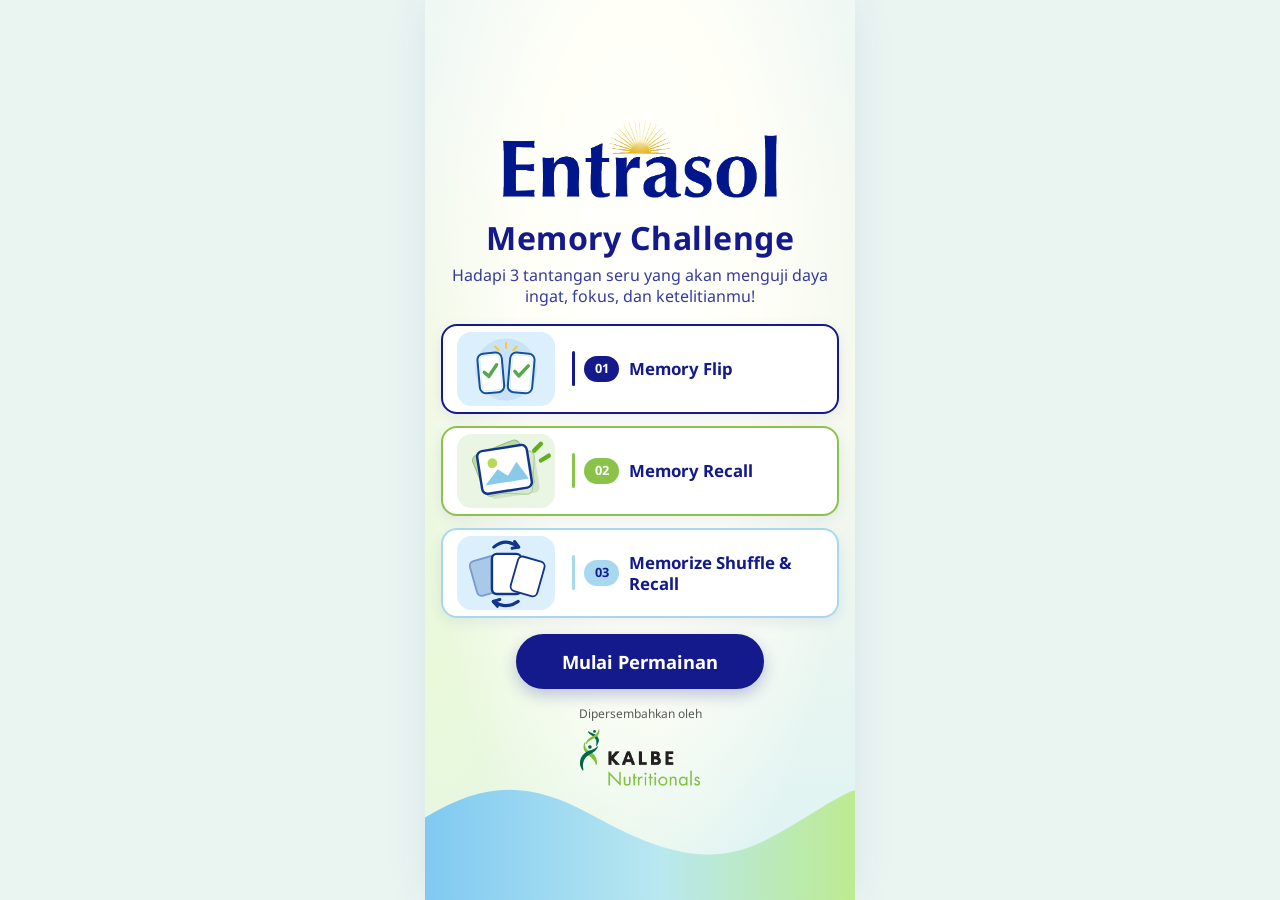
==== commit db8dca9f: "Update copywriting" ====
--- a/index.html
+++ b/index.html
@@ -35,7 +35,7 @@
           <img class="game-item__icon" src="assets/icon-game-3.svg" alt="Ikon Memorize, Shuffle & Recall">
           <span class="game-item__sep game-item__sep--memorize" aria-hidden="true"></span>
           <span class="game-item__num game-item__num--memorize">03</span>
-          <span class="game-item__name">Memorize, Shuffle &amp; Recall</span>
+          <span class="game-item__name">Memorize Shuffle &amp; Recall</span>
         </li>
       </ul>
 
@@ -52,30 +52,31 @@
   <script src="vendor/bootstrap/bootstrap.bundle.min.js"></script>
   <script src="js/storage.js"></script>
   <script>
-    // Sesi baru (tidak ada state game-1): reset skor. Bila state ada
-    // (playing/finished), lanjut tanpa reset agar game tidak bisa diulang.
-    (function () {
-      var btn = document.getElementById('startBtn');
-      btn.addEventListener('click', function () {
-        var state = null;
-        var done = false;
-        try { done = typeof isSessionDone === 'function' && isSessionDone(); } catch (e) { done = false; }
-        if (done) {
-          // Sesi sebelumnya sudah sampai halaman Result: mulai sesi baru yang bersih.
-          try { resetScore(); } catch (e) {}
-          try { clearSessionDone(); } catch (e) {}
-          window.location.href = 'game-1/index.html';
-          return;
-        }
-        try {
-          if (typeof loadGame1State === 'function') state = loadGame1State();
-        } catch (e) { state = null; }
-        if (state === null || state === undefined) {
-          try { resetScore(); } catch (e) {}
-        }
-        window.location.href = 'game-1/index.html';
-      });
-    })();
-  </script>
+  (function () {
+    var btn = document.getElementById('startBtn');
+
+    btn.addEventListener('click', function () {
+      var done = isSessionDone();
+      var doneInThisTab = isSessionDoneInCurrentTab();
+
+      // Sesi sudah selesai di tab yang sama: arahkan ke scan ulang.
+      if (done && doneInThisTab) {
+        window.location.href = 'scan-ulang.html';
+        return;
+      }
+
+      // Sesi sudah selesai, tetapi dibuka di tab baru:
+      // bersihkan seluruh skor dan progres untuk sesi baru.
+      if (done && !doneInThisTab) {
+        resetScore();
+        clearSessionDone();
+        clearResultSnapshot();
+      }
+
+      // Jika sesi belum selesai, lanjutkan progres yang tersimpan.
+      window.location.href = 'game-1/index.html';
+    });
+  })();
+</script>
 </body>
 </html>
--- a/css/style.css
+++ b/css/style.css
@@ -169,6 +169,7 @@
 
 .flip-page {
   position: relative;
+  justify-content: flex-start;
   overflow: hidden;
   width: 100%;
   max-width: var(--app-max-width);
@@ -178,10 +179,14 @@
   display: flex;
   flex-direction: column;
   padding: 1.5rem 1rem;
-  background: linear-gradient(180deg, #FFFFFF 0%, rgba(167, 216, 240, 0.85) 100%);
+  background: linear-gradient(
+  180deg,
+  #FFFFFF 0%,
+  #F3F8FC 55%,
+  #E7F1FA 100%
+);
   box-shadow: 0 0 40px rgba(20, 26, 140, 0.08);
 }
-
 
 
 .flip-intro,
@@ -236,11 +241,14 @@
 /* Layar permainan: judul, HUD, progress bar, papan */
 .flip-game {
   min-width: 0;
-  padding: 1rem 0.75rem 1.5rem;
+  min-height: 0;
+  margin-top: 0;
+  /*padding: 0 0.75rem 1.5rem;*/
+  justify-content: flex-start;
 }
 
 .flip-game-title {
-  margin: 0 0 0.75rem;
+  margin: 0 0 1.5rem;
   font-size: 1.5rem;
   font-weight: 700;
   text-align: center;
@@ -278,7 +286,7 @@
   line-height: 1.5;
   color: var(--entrasol-blue-dark);
   background-color: var(--entrasol-white);
-  border: 2px solid var(--entrasol-blue-dark);
+  border: 1px solid var(--entrasol-blue-dark);
   border-radius: 1rem;
   box-shadow: 0 4px 14px rgba(20, 26, 140, 0.08);
 }
@@ -318,7 +326,7 @@
   font-size: 1rem;
   font-weight: 700;
   color: var(--entrasol-blue-dark);
-  background-color: rgba(20, 26, 140, 0.12);
+  background-color: #F1F5FC;
   border: 1px solid rgba(20, 26, 140, 0.25);
   border-radius: 0.5rem;
 }
@@ -364,7 +372,20 @@
   border-color: #D32F2F;
 }
 
-.flip-score { font-size: 1.15rem; }
+.flip-score {
+  display: flex;
+  align-items: center;
+  justify-content: center;
+  gap: 0.5rem;
+  color: #141A8C;
+  background-color: #E4F3E9;
+  font-weight: 700;
+}
+
+.flip-score #scoreText {
+  display: inline-block;
+  color: #141A8C;
+}
 
 .flip-progress {
   width: min(100%, calc(4 * 100px + 3 * 8px));
@@ -437,7 +458,14 @@
 .flip-card__front { transform: rotateY(180deg); }
 
 .flip-card--matched {
-  box-shadow: 0 0 0 3px var(--entrasol-green), 0 3px 10px rgba(139, 195, 74, 0.55);
+  box-shadow: 0 0 0 2px var(--entrasol-blue-dark),
+              0 2px 10px rgba(20, 26, 140, 0.18);
+}
+
+/* Atur posisi judul dan jarak ke timer */
+.flip-game .flip-game-title {
+  margin-top: -0.5rem;
+  margin-bottom: 2rem;
 }
 
 /* Layar hasil */
@@ -490,6 +518,128 @@
   .flip-title { font-size: 2.25rem; }
 }
 
+
+/* =========================================
+   GAME 1 - HEADER BARU
+========================================= */
+
+.flip-game {
+  min-width: 0;
+  /*padding: 0 0.75rem 1.5rem;*/
+}
+
+/* Panel header keseluruhan */
+.flip-game-header {
+  width: min(100%, 424px);
+  margin-bottom: 1rem;
+  overflow: hidden;
+  background: #FFFFFF;
+  border-radius: 0 0 1.25rem 1.25rem;
+  box-shadow: 0 6px 18px rgba(20, 26, 140, 0.08);
+}
+
+/* Bagian atas: biru tua */
+.flip-game-header__top {
+  display: flex;
+  flex-direction: column;
+  align-items: center;
+  gap: 0.35rem;
+  padding: 0.75rem 1rem;
+  background-color: #141A8C;
+}
+
+/* Ikon game */
+.flip-game-header .flip-icon--game {
+  width: 82px;
+  max-width: 100%;
+  height: 82px;
+  margin: 0;
+  object-fit: contain;
+  border-radius: 0.75rem;
+}
+
+/* Judul */
+.flip-game-header .flip-game-title {
+  margin: 0;
+  font-size: 1.5rem;
+  line-height: 1.3;
+  font-weight: 700;
+  color: #FFFFFF;
+  text-align: center;
+}
+
+/* Bagian bawah: timer dan poin */
+.flip-game-header__bottom {
+  padding: 0.75rem 0.9rem 0.85rem;
+  background-color: #FFFFFF;
+}
+
+.flip-game-header .flip-hud {
+  display: flex;
+  align-items: center;
+  justify-content: space-between;
+  gap: 0.75rem;
+  width: 100%;
+  margin: 0 0 0.65rem;
+}
+
+/* Timer */
+.flip-game-header .flip-timer {
+  flex: 1;
+  min-width: 0;
+  min-height: 48px;
+  padding: 0.35rem 0.5rem;
+  gap: 0.4rem;
+  font-size: 1.25rem;
+  color: #141A8C;
+  background-color: #FFFFFF;
+  border: 1.5px solid #DCE8F5;
+  border-radius: 0.85rem;
+}
+
+/* Ikon timer */
+.flip-game-header .flip-timer__icon {
+  width: 1.25em;
+  height: 1.25em;
+}
+
+/* Poin */
+.flip-game-header .flip-score {
+  flex: 1;
+  display: flex;
+  align-items: center;
+  justify-content: center;
+  min-height: 48px;
+  padding: 0.35rem 0.5rem;
+  font-size: 1.1rem;
+  font-weight: 700;
+  color: #141A8C;
+  background-color: #E5F5E9;
+  border-radius: 0.85rem;
+  white-space: nowrap;
+}
+
+/* Progress bar */
+.flip-game-header .flip-progress {
+  width: 100%;
+  height: 8px;
+  margin: 0;
+  background-color: #E7EDEF;
+  border-radius: 50rem;
+}
+
+.flip-game-header .flip-progress .progress-bar {
+  background-color: #141A8C;
+}
+
+
+/* Game 1: gameplay selalu mulai dari atas */
+
+.flip-game {
+  margin-top: 0;
+}
+
+
 /* ==========================================================================
    Memory Recall (game-2) - semua kelas berprefix .recall- (tema hijau muda)
    ========================================================================== */
@@ -498,6 +648,7 @@
 
 .recall-page {
   position: relative;
+  justify-content: flex-start;
   overflow: hidden;
   width: 100%;
   max-width: var(--app-max-width);
@@ -507,7 +658,7 @@
   display: flex;
   flex-direction: column;
   padding: 1.5rem 1rem;
-  background: linear-gradient(180deg, #FFFFFF 0%, rgba(139, 195, 74, 0.45) 100%);
+  background: linear-gradient(180deg,#F9FFF6 0%,#F6FCF1 50%,#F1FCEB 100%);
   box-shadow: 0 0 40px rgba(20, 26, 140, 0.08);
 }
 
@@ -571,12 +722,20 @@
   line-height: 1.5;
   color: var(--entrasol-blue-dark);
   background-color: var(--entrasol-white);
-  border: 2px solid var(--entrasol-green);
+  border: 1px solid var(--entrasol-green);
   border-radius: 1rem;
   box-shadow: 0 4px 14px rgba(20, 26, 140, 0.08);
 }
 .recall-instruction p { margin: 0 0 0.75rem; }
 .recall-instruction p:last-child { margin-bottom: 0; }
+
+.recall-instruction__title {
+  margin: 0 0 0.75rem;
+  text-align: center;
+  font-size: 1.25rem;
+  font-weight: 700;
+  color: var(--entrasol-blue-dark);
+}
 
 .recall-time-alert {
   display: flex;
@@ -631,8 +790,14 @@
 .recall-game {
   --recall-img: min(calc(50% - 8px), 280px);
   --recall-opt: min(55%, 190px);
+  display: flex;
+  flex: 0 0 auto;
+  flex-direction: column;
+  align-items: center;
+  justify-content: flex-start;
+  align-self: stretch;
   gap: 0.5rem;
-  padding: 1rem 0.75rem 1.5rem;
+  padding: 0 0 1.5rem;
 }
 
 /* Ikon game di bagian paling atas layar permainan dan hasil */
@@ -697,8 +862,9 @@
 }
 
 .recall-progress {
-  width: min(100%, 280px);
-  height: 10px;
+  width: 100%;
+  height: 8px;
+  margin: 0;
   background-color: rgba(139, 195, 74, 0.25);
   border-radius: 50rem;
 }
@@ -713,6 +879,7 @@
   font-weight: 700;
   color: var(--entrasol-blue-dark);
 }
+
 
 /* Gambar */
 .recall-stage {
@@ -741,7 +908,19 @@
 .recall-frame--empty { background-color: rgba(255, 255, 255, 0.6); }
 
 .recall-option {
-  width: var(--recall-opt, var(--recall-img));
+  display: block;
+  box-sizing: border-box;
+  width: min(34vw, 125px);
+  min-width: 44px;
+  min-height: 44px;
+  aspect-ratio: 1 / 1;
+  margin: 3px;
+  padding: 0;
+  overflow: hidden;
+  background-color: var(--entrasol-white);
+  border: 3px solid var(--entrasol-green);
+  border-radius: 12px;
+  box-shadow: 0 3px 8px rgba(20, 26, 140, 0.18);
   cursor: pointer;
   -webkit-tap-highlight-color: transparent;
 }
@@ -768,6 +947,106 @@
   justify-content: center;
   align-items: center;
   width: 100%;
+}
+
+
+/* =================================
+   MEMORY RECALL - GAME HEADER
+================================= */
+
+.recall-game-header {
+  width: 100%;
+  overflow: hidden;
+  background-color: #FFFFFF;
+  border-radius: 0 0 1.5rem 1.5rem;
+  box-shadow: 0 8px 24px rgba(20, 26, 140, 0.08);
+  margin-bottom: 1.5rem;
+}
+
+.recall-game-header__top {
+  display: flex;
+  flex-direction: column;
+  align-items: center;
+  gap: 0.35rem;
+  padding: 0.75rem 1rem;
+  background-color: #141A8C;
+}
+
+.recall-game-header .recall-top-icon {
+  display: block;
+  width: 76px;
+  height: 76px;
+  object-fit: contain;
+  margin: 0;
+}
+
+.recall-game-header .recall-game-title {
+  margin: 0;
+  color: #FFFFFF;
+  font-size: 1.5rem;
+  font-weight: 700;
+  line-height: 1.2;
+  text-align: center;
+}
+
+.recall-game-header__bottom {
+  display: flex;
+  flex-direction: column;
+  align-items: center;
+  gap: 0.65rem;
+  padding: 0.75rem 0.9rem 0.85rem;
+  background-color: #FFFFFF;
+}
+
+.recall-game-header .recall-timer {
+  display: inline-flex;
+  align-items: center;
+  justify-content: center;
+  gap: 0.4rem;
+  min-width: 90px;
+  min-height: 44px;
+  padding: 0 1rem;
+  margin: 0;
+  color: #141A8C;
+  background-color: #FFFFFF;
+  border: 2px solid #141A8C;
+  border-radius: 50rem;
+  font-size: 1.5rem;
+  font-weight: 700;
+}
+
+.recall-game-header .recall-timer__icon {
+  width: 1.1em;
+  height: 1.1em;
+  flex: 0 0 auto;
+}
+
+.recall-game-header .recall-progress {
+  width: 100%;
+  height: 10px;
+  margin: 0;
+  background-color: #E7F0E9;
+  border-radius: 50rem;
+  overflow: hidden;
+}
+
+.recall-game-header .recall-progress .progress-bar {
+  background-color: #31AA70;
+  border-radius: 50rem;
+}
+
+/* Prompt permainan */
+.recall-game > .recall-prompt {
+  margin: 0 0 1rem;
+  color: #141A8C;
+  font-size: 1.25rem;
+  font-weight: 700;
+  text-align: center;
+}
+
+/* Hilangkan badge fase lama jika masih digunakan */
+.recall-badge[hidden] {
+  display: none !important;
 }
 
 /* Layar hasil */
@@ -838,7 +1117,7 @@
    Memory Shuffle & Recall (game-3) - semua kelas berprefix .shuffle- (tema cyan lembut)
    ========================================================================== */
 
-body.shuffle-body { background-color: rgba(0, 188, 212, 0.15); }
+body.shuffle-body { background-color: #EAF8F8; }
 
 .shuffle-page {
   position: relative;
@@ -851,7 +1130,12 @@
   display: flex;
   flex-direction: column;
   padding: 1.5rem 1rem 6rem;
-  background: linear-gradient(180deg, #FFFFFF 0%, rgba(0, 188, 212, 0.35) 100%);
+  background: linear-gradient(
+  180deg,
+  #FAFFFF 0%,
+  #F2FBFB 50%,
+  #EAF7F8 100%
+  );
   box-shadow: 0 0 40px rgba(20, 26, 140, 0.08);
 }
 
@@ -913,6 +1197,8 @@
   font-size: 2rem;
   font-weight: 700;
   color: var(--entrasol-blue-dark);
+  line-height: 0.8;
+  margin-bottom: 0.25rem;
 }
 
 .shuffle-subtitle {
@@ -931,12 +1217,20 @@
   line-height: 1.5;
   color: var(--entrasol-blue-dark);
   background-color: var(--entrasol-white);
-  border: 2px solid var(--entrasol-blue-light);
+  border: 1px solid var(--entrasol-blue-light);
   border-radius: 1rem;
   box-shadow: 0 4px 14px rgba(20, 26, 140, 0.08);
 }
 .shuffle-instruction p { margin: 0 0 0.75rem; }
 .shuffle-instruction p:last-child { margin-bottom: 0; }
+
+.shuffle-instruction__title {
+  margin: 0 0 0.75rem;
+  text-align: center;
+  font-size: 1.25rem;
+  font-weight: 700;
+  color: var(--entrasol-blue-dark);
+}
 
 .shuffle-time-alert {
   display: flex;
@@ -949,8 +1243,8 @@
   font-size: 1rem;
   font-weight: 700;
   color: var(--entrasol-blue-dark);
-  background-color: rgba(170, 232, 240, 0.4);
-  border: 1px solid rgba(0, 188, 212, 0.6);
+  background-color: #EAF8F8;
+  border: 1px solid #A9DDE5;
   border-radius: 0.5rem;
 }
 
@@ -987,8 +1281,14 @@
 /* Game */
 .shuffle-game {
   --shuffle-card: min(calc((100% - 8px) / 3), 220px);
+  display: flex;
+  flex: 0 0 auto;
+  flex-direction: column;
+  align-items: center;
+  justify-content: flex-start;
+  align-self: stretch;
   gap: 0.5rem;
-  padding: 1rem 0.25rem 1.5rem;
+  /*padding: 0 0.25rem 1.5rem;*/
 }
 
 .shuffle-game-title {
@@ -1155,6 +1455,125 @@
   height: 100%;
   object-fit: cover;
 }
+
+
+/* =========================================
+   GAME 3 - HEADER seperti Game 1 & Game 2
+   ========================================= */
+
+.shuffle-game-header {
+  display: flex;
+  flex-direction: column;
+  width: calc(100% + 2rem);
+  margin: 0 -1rem 1.25rem;
+  overflow: hidden;
+  background-color: #FFFFFF;
+  border-radius: 0 0 1.5rem 1.5rem;
+  box-shadow: 0 8px 24px rgba(20, 26, 140, 0.08);
+}
+
+/* Bagian biru: ikon dan judul */
+.shuffle-game-header__top {
+  display: flex;
+  flex-direction: column;
+  align-items: center;
+  gap: 0.35rem;
+  padding: 0.75rem 1rem;
+  background-color: #141A8C;
+}
+
+.shuffle-game-header .shuffle-screen-icon {
+  display: block;
+  width: 76px;
+  height: 76px;
+  max-width: none;
+  margin: 0;
+  object-fit: contain;
+}
+
+.shuffle-game-header .shuffle-game-title {
+  margin: 0;
+  color: #FFFFFF;
+  font-size: 1.5rem;
+  font-weight: 700;
+  line-height: 1.2;
+  text-align: center;
+}
+
+/* Badge disembunyikan, tetapi elemen tetap ada */
+.shuffle-game-header .shuffle-badge {
+  display: none !important;
+}
+
+/* Bagian putih: timer dan progress */
+.shuffle-game-header__bottom {
+  display: flex;
+  flex-direction: column;
+  align-items: center;
+  gap: 0.65rem;
+  padding: 0.75rem 0.9rem 0.85rem;
+  background-color: #FFFFFF;
+}
+
+.shuffle-game-header .shuffle-timer {
+  display: inline-flex;
+  align-items: center;
+  justify-content: center;
+  gap: 0.4rem;
+  min-width: 90px;
+  min-height: 44px;
+  padding: 0 1rem;
+  margin: 0;
+  color: #141A8C;
+  background-color: #FFFFFF;
+  border: 2px solid #141A8C;
+  border-radius: 50rem;
+  font-size: 1.5rem;
+  font-weight: 700;
+}
+
+.shuffle-game-header .shuffle-timer__icon {
+  width: 1.1em;
+  height: 1.1em;
+  flex: 0 0 auto;
+  margin: 0;
+}
+
+/* Progress bar cyan */
+.shuffle-game-header .shuffle-progress {
+  display: block;
+  width: 100%;
+  height: 10px;
+  margin: 0;
+  overflow: hidden;
+  background-color: #DDF2F3;
+  border-radius: 50rem;
+}
+
+.shuffle-game-header .shuffle-progress .progress-bar {
+  display: block;
+  height: 100%;
+  background-color: #55C5D0;
+  border-radius: 50rem;
+  transition: width 1s linear;
+}
+
+/* Instruksi tetap di bawah header */
+.shuffle-game > .shuffle-prompt {
+  width: 100%;
+  margin: 0 0 0.75rem;
+  color: #141A8C;
+  font-size: 0.95rem;
+  font-weight: 700;
+  text-align: center;
+  /*white-space: nowrap;*/
+}
+
+/* Pastikan badge tersembunyi walau JS memperbarui isinya */
+.shuffle-badge[hidden] {
+  display: none !important;
+}
+
 
 /* Layar hasil */
 .shuffle-result {
@@ -1310,12 +1729,17 @@
   /* ---- Game 1 (Memory Flip): tiga layar berbagi tinggi yang sama ---- */
   .flip-page { padding: calc(2 * var(--dvh)) 1rem; }
   .flip-intro,
-  .flip-game,
   .flip-result {
     flex: 1 1 auto;
     min-height: 0;
     justify-content: center;
     justify-content: safe center;
+  }
+
+  .flip-game {
+    flex: 0 0 auto;
+    min-height: 0;
+    justify-content: flex-start;
   }
 
   /* Countdown */
@@ -1359,7 +1783,7 @@
   .flip-game {
     --flip-icon-h: clamp(36px, calc(7 * var(--dvh)), 72px);
     --flip-board-w: min(100%, 424px, calc(100 * var(--dvh) - 168px - var(--flip-icon-h)));
-    padding: 0 0.75rem;
+    /*padding: 0 0.75rem;*/
   }
   .flip-icon--game {
     height: var(--flip-icon-h);
@@ -1388,12 +1812,17 @@
     padding: calc(2 * var(--dvh)) 1rem;
   }
   .recall-intro,
-  .recall-game,
   .recall-result {
     flex: 1 1 auto;
     min-height: 0;
     justify-content: center;
     justify-content: safe center;
+  }
+
+  .recall-game {
+    flex: 0 0 auto;
+    min-height: 0;
+    justify-content: flex-start;
   }
 
   /* Countdown */
@@ -1438,7 +1867,7 @@
     --recall-img: min(calc(50% - 8px), 280px, calc((100 * var(--dvh) - 247px) / 2));
     --recall-opt: min(55%, 190px, calc((100 * var(--dvh) - 267px) / 3));
     gap: calc(0.8 * var(--dvh));
-    padding: 0 0.75rem;
+    /*padding: 0 0.75rem;*/
   }
   .recall-top-icon { height: clamp(24px, calc(10 * var(--dvh)), 96px); }
   .recall-badge {
@@ -1468,12 +1897,17 @@
   /* ---- Game 3 (Memory Shuffle & Recall): tiga layar berbagi tinggi yang sama ---- */
   .shuffle-page { padding: calc(2 * var(--dvh)) 1rem; }
   .shuffle-intro,
-  .shuffle-game,
   .shuffle-result {
     flex: 1 1 auto;
     min-height: 0;
     justify-content: center;
     justify-content: safe center;
+  }
+
+  .shuffle-game {
+    flex: 0 0 auto;
+    min-height: 0;
+    justify-content: flex-start;
   }
 
   /* Countdown */
@@ -1520,7 +1954,7 @@
   }
   .shuffle-game {
     gap: calc(0.8 * var(--dvh));
-    padding: 0 0.75rem;
+    /*padding: 0 0.75rem;*/
   }
   .shuffle-screen-icon { height: clamp(32px, calc(12 * var(--dvh)), 96px); }
   .shuffle-game-title { font-size: clamp(1.2rem, calc(3.4 * var(--dvh)), 1.5rem); }
@@ -1601,7 +2035,7 @@
 }
 
 .result-icon {
-  width: auto;
+  width: 70px;
   max-width: 60%;
   height: 120px;
   margin: 0 0 1rem;
@@ -1613,7 +2047,7 @@
   margin: 0 0 0.35rem;
   font-size: 3rem;
   font-weight: 700;
-  line-height: 1.1;
+  line-height: 1.2;
   color: var(--entrasol-blue-dark);
 }
 
@@ -1669,6 +2103,48 @@
   color: var(--entrasol-blue-dark);
 }
 
+/* Status pencapaian setiap game */
+/* Rapikan posisi status tepat di samping skor */
+.result-item {
+  display: flex;
+  align-items: center;
+  gap: 0.6rem;
+}
+
+.result-item__name {
+  flex: 1 1 auto;
+  min-width: 0;
+}
+
+.result-item__status {
+  display: inline-flex;
+  flex: 0 0 24px;
+  align-items: center;
+  justify-content: center;
+  width: 24px;
+  height: 28px;
+  margin: 0;
+  font-size: 1.5rem;
+  font-weight: 700;
+  line-height: 1;
+}
+
+.result-item__score {
+  flex: 0 0 2.2rem;
+  width: 2.2rem;
+  min-width: 2.2rem;
+  margin: 0;
+  text-align: right;
+}
+
+.result-item__status--success {
+  color: #4CAF50;
+}
+
+.result-item__status--fail {
+  color: #E53935;
+}
+
 .result-footer { display: flex; flex-direction: column; align-items: center; }
 .result-thanks {
   margin: 0 0 0.5rem;
@@ -1743,3 +2219,90 @@
   }
   .result-logo { height: clamp(20px, calc(10 * var(--dvh)), 48px); }
 }
+
+/* Samakan lebar header Game 1, 2, dan 3 */
+.flip-game-header,
+.recall-game-header,
+.shuffle-game-header {
+  width: 100%;
+  margin-left: -1rem;
+  margin-right: -1rem;
+}
+
+/* Rounded header lebih kecil */
+.flip-game-header,
+.recall-game-header,
+.shuffle-game-header {
+  border-radius: 0 0 1rem 1rem;
+}
+
+
+/* TIMER GAME 2 — SAMAKAN DENGAN GAME 1 */
+.recall-game #timerBox.recall-timer {
+  display: inline-flex !important;
+  align-items: center;
+  justify-content: center;
+
+  width: 50% !important;
+  max-width: 368px;
+  min-width: 0 !important;
+  height: 48px !important;
+  min-height: 48px !important;
+
+  padding: 0.35rem 0.5rem !important;
+  gap: 0.4rem;
+  margin: 0;
+
+  font-size: 1.25rem !important;
+  font-weight: 700;
+
+  color: #141A8C;
+  background: #FFFFFF;
+  border: 1.5px solid #DCE8F5 !important;
+  border-radius: 0.85rem !important;
+
+  box-sizing: border-box;
+}
+
+.recall-game #timerBox .recall-timer__icon {
+  width: 1.25em;
+  height: 1.25em;
+  margin: 0;
+  flex: 0 0 auto;
+}
+
+/* TIMER GAME 3 — SAMAKAN DENGAN GAME 1 */
+.shuffle-game #timerBox.shuffle-timer {
+  display: inline-flex !important;
+  align-items: center;
+  justify-content: center;
+
+  width: 50% !important;
+  max-width: 368px;
+  min-width: 0 !important;
+  height: 48px !important;
+  min-height: 48px !important;
+
+  padding: 0.35rem 0.5rem !important;
+  gap: 0.4rem;
+  margin: 0;
+
+  font-size: 1.25rem !important;
+  font-weight: 700;
+
+  color: #141A8C;
+  background: #FFFFFF;
+  border: 1.5px solid #DCE8F5 !important;
+  border-radius: 0.85rem !important;
+
+  box-sizing: border-box;
+}
+
+.shuffle-game #timerBox .shuffle-timer__icon {
+  width: 1.25em;
+  height: 1.25em;
+  margin: 0;
+  flex: 0 0 auto;
+}
+/* Isi disembunyikan sementara sampai semua gambarnya siap (lihat revealWhenImagesReady di js/app.js) */
+.asset-loading { visibility: hidden; }
